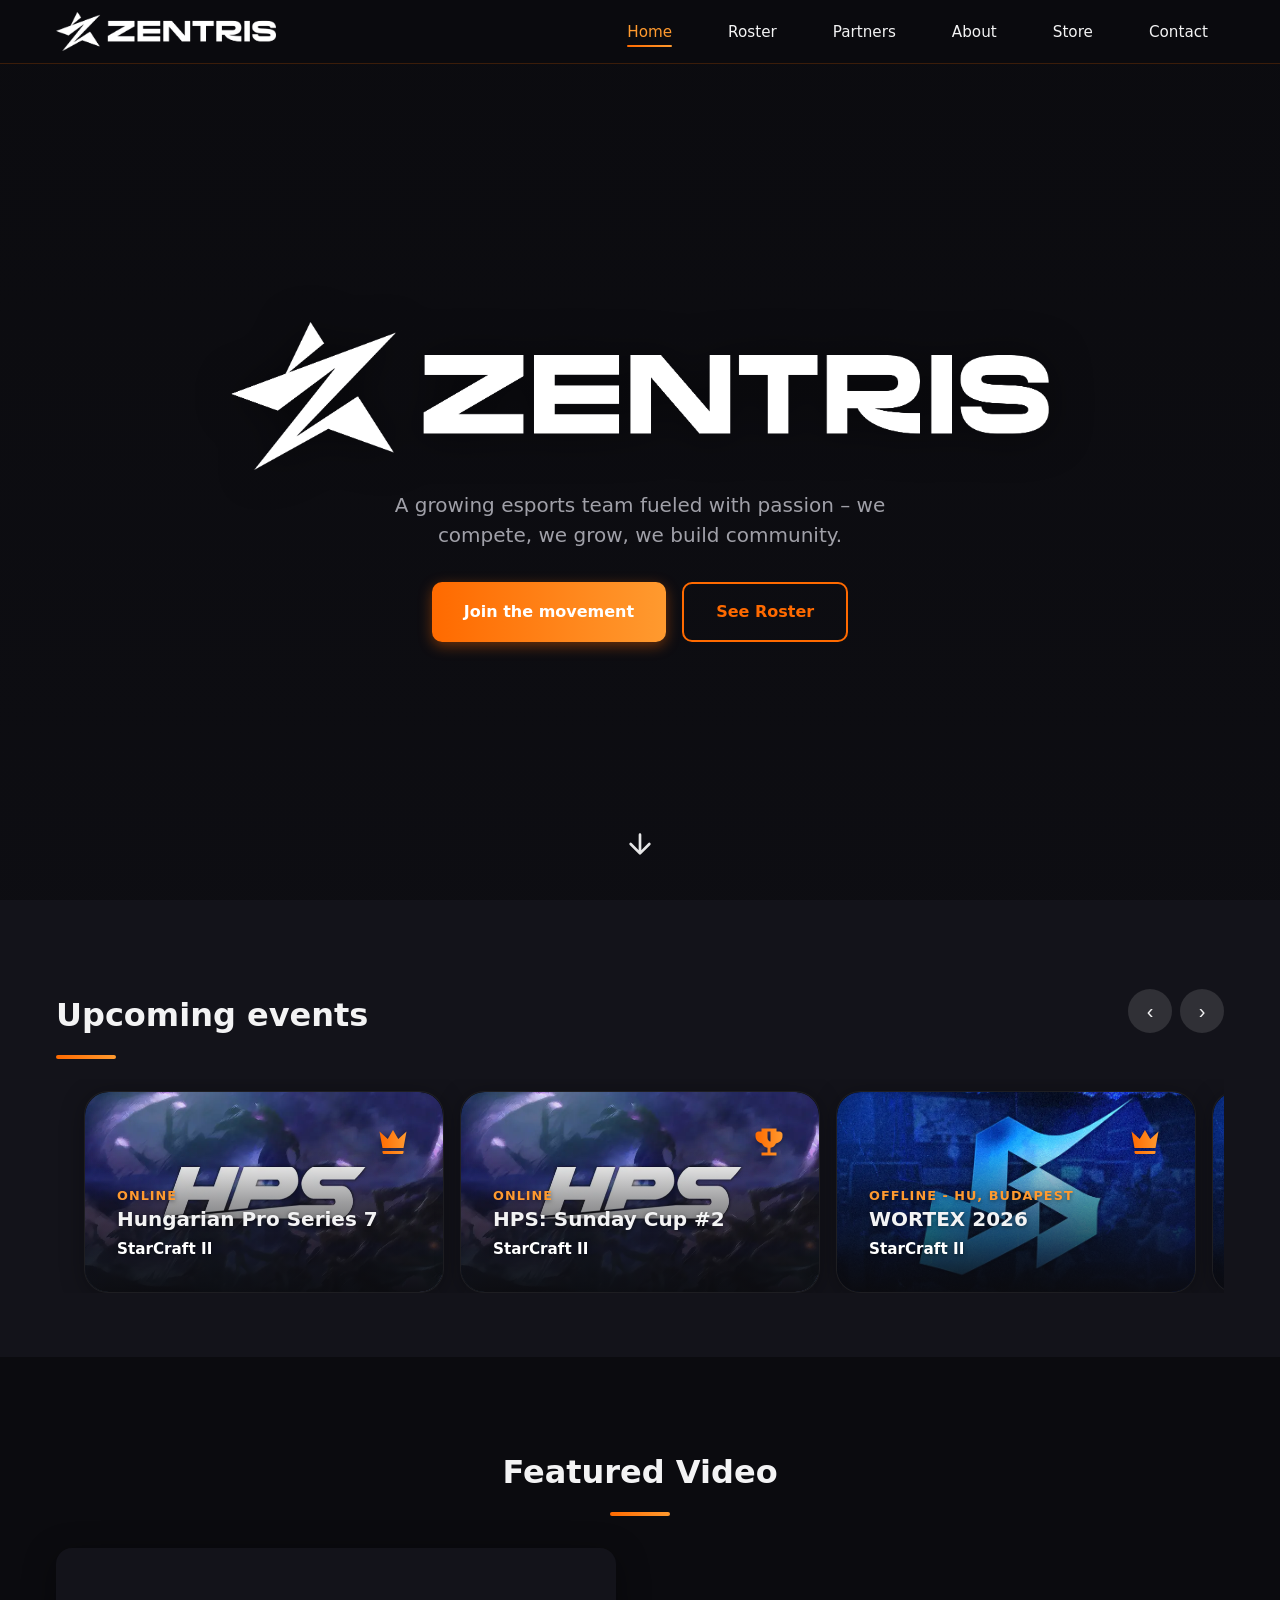
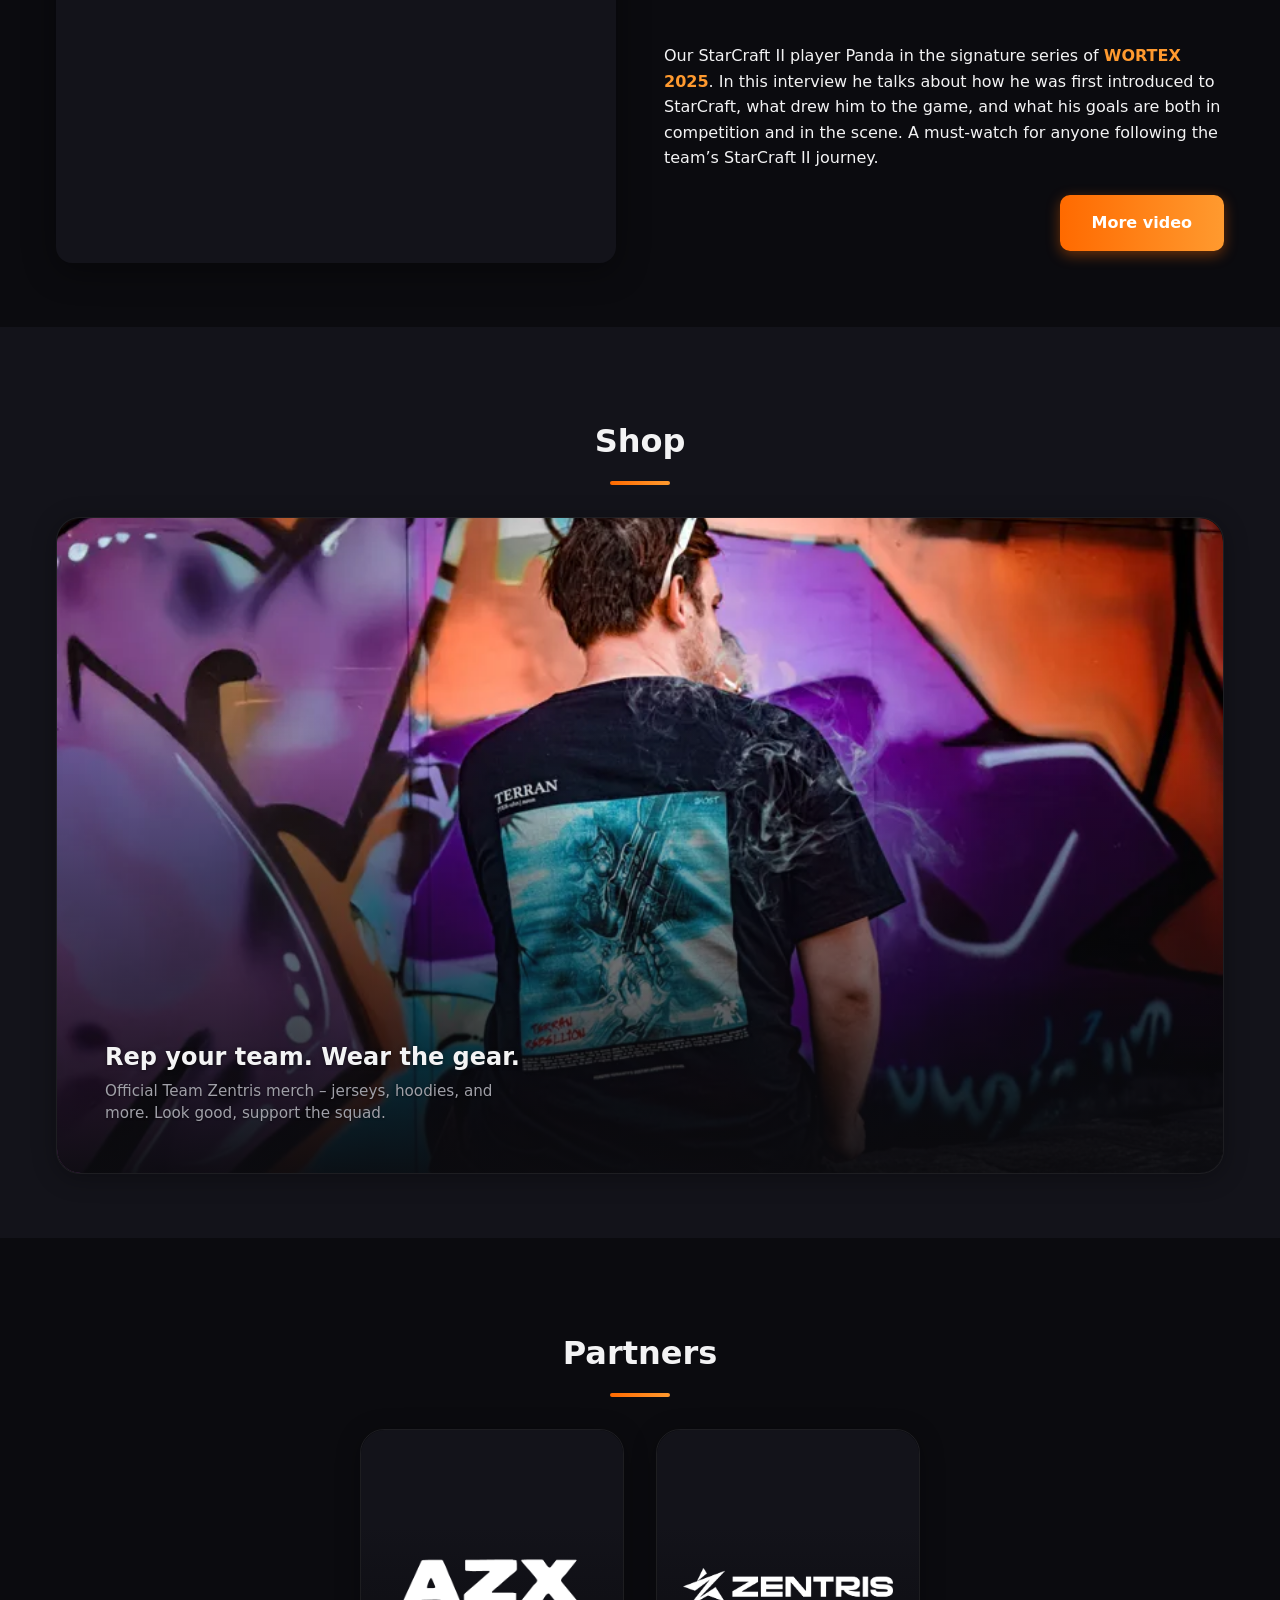
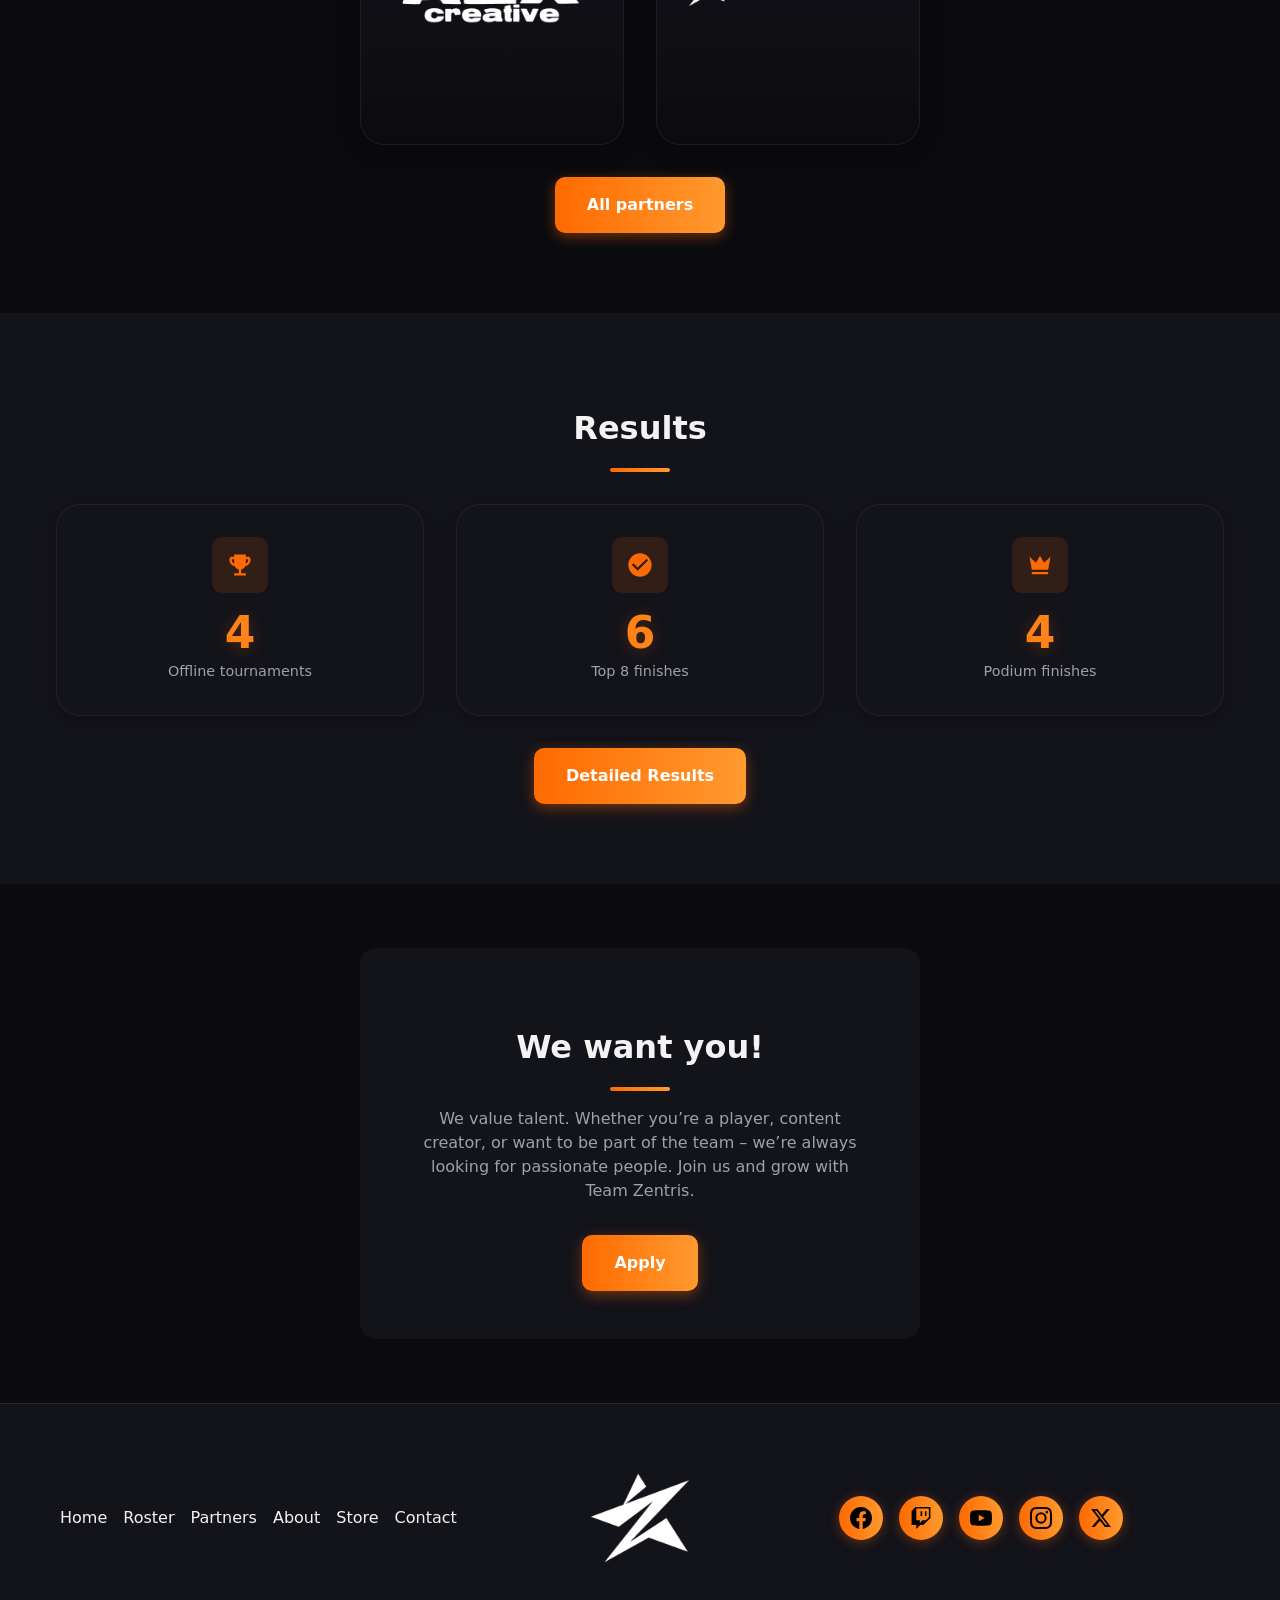
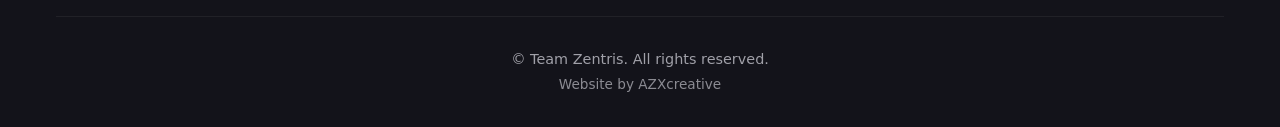
==== index.html @ 1dac59a5 "Add files via upload" ====
<!DOCTYPE html>
<html lang="en">
<head>
  <meta charset="UTF-8">
  <meta name="viewport" content="width=device-width, initial-scale=1.0">
  <title>Team Zentris | Esports</title>
  <meta name="description" content="Team Zentris – a growing esports team fueled with passion. We compete, we grow, we build community. StarCraft II, Hearthstone, fighting games.">
  <meta name="theme-color" content="#0b0b0f">
  <link rel="canonical" href="https://www.teamzentris.org/">
  <link rel="icon" type="image/png" sizes="32x32" href="assets/img/favicon/favicon-32x32.png">
  <link rel="icon" type="image/png" sizes="16x16" href="assets/img/favicon/favicon-16x16.png">
  <link rel="apple-touch-icon" sizes="48x48" href="assets/img/favicon/favicon-48x48.png">
  <meta property="og:type" content="website">
  <meta property="og:site_name" content="Team Zentris">
  <meta property="og:title" content="Team Zentris | Esports">
  <meta property="og:description" content="Team Zentris – a growing esports team fueled with passion. We compete, we grow, we build community.">
  <meta property="og:url" content="https://www.teamzentris.org/">
  <meta property="og:image" content="https://www.teamzentris.org/assets/teamzentris_banner.jpg">
  <meta property="og:image:alt" content="Team Zentris – esports team">
  <meta property="og:locale" content="en_US">
  <meta name="twitter:card" content="summary_large_image">
  <meta name="twitter:title" content="Team Zentris | Esports">
  <meta name="twitter:description" content="Team Zentris – a growing esports team fueled with passion. We compete, we grow, we build community.">
  <meta name="twitter:image" content="https://www.teamzentris.org/assets/teamzentris_banner.jpg">
  <link rel="stylesheet" href="assets/css/styles.css">
  <script type="application/ld+json">{"@context":"https://schema.org","@type":"Organization","@id":"https://www.teamzentris.org/#organization","name":"Team Zentris","url":"https://www.teamzentris.org","logo":"https://www.teamzentris.org/assets/img/team_zentris_logo.webp","description":"Esports organisation competing in StarCraft II, Hearthstone and fighting games.","sameAs":["https://twitch.tv/teamzentris","https://youtube.com/@teamzentris","https://facebook.com/teamzentris","https://instagram.com/teamzentris","https://x.com/teamzentris"]}</script>
  <script type="application/ld+json">{"@context":"https://schema.org","@type":"WebSite","@id":"https://www.teamzentris.org/#website","url":"https://www.teamzentris.org","name":"Team Zentris","publisher":{"@id":"https://www.teamzentris.org/#organization"}}</script>
</head>
<body>
  <svg aria-hidden="true" style="position:absolute;width:0;height:0;">
    <defs>
      <linearGradient id="eventCardIconGradient" x1="0%" y1="0%" x2="100%" y2="0%">
        <stop offset="0%" stop-color="#ff6a00"/>
        <stop offset="100%" stop-color="#ff9a2f"/>
      </linearGradient>
    </defs>
  </svg>
  <header class="site-header">
    <div class="container">
      <a href="index.html" class="site-logo" aria-label="Team Zentris – Home">
        <img src="assets/img/team_zentris_logo.webp" alt="Team Zentris logo" width="160" height="40">
      </a>
      <button type="button" class="menu-toggle" aria-label="Open menu" aria-expanded="false" aria-controls="main-nav">☰</button>
      <nav id="main-nav" class="main-nav" role="navigation">
        <ul>
          <li><a href="index.html" class="active">Home</a></li>
          <li><a href="roster.html">Roster</a></li>
          <li><a href="partners.html">Partners</a></li>
          <li><a href="about.html">About</a></li>
          <li><a href="https://www.letmicro.com/gallery/azx" target="_blank" rel="noopener">Store</a></li>
          <li><a href="contact.html">Contact</a></li>
        </ul>
      </nav>
    </div>
  </header>

  <main class="page-home">
    <!-- Hero -->
    <section class="hero">
      <video class="hero-video" autoplay muted loop playsinline aria-hidden="true">
        <source src="https://assets.mixkit.co/videos/43524/43524-720.mp4" type="video/mp4">
      </video>
      <div class="container">
        <h1 class="hero-logo">
          <img src="assets/img/team_zentris_logo.webp" alt="Team Zentris" width="640" height="160">
        </h1>
        <p class="tagline">A growing esports team fueled with passion – we compete, we grow, we build community.</p>
        <div class="cta-group">
          <a href="contact.html" class="btn btn-primary">Join the movement</a>
          <a href="roster.html" class="btn btn-secondary">See Roster</a>
        </div>
      </div>
      <a href="#upcoming-events" class="hero-scroll-down" aria-label="Scroll to content">
        <svg xmlns="http://www.w3.org/2000/svg" width="32" height="32" viewBox="0 0 24 24" fill="none" stroke="currentColor" stroke-width="2" stroke-linecap="round" stroke-linejoin="round" aria-hidden="true"><path d="M12 5v14M19 12l-7 7-7-7"/></svg>
      </a>
    </section>

    <!-- Upcoming events (cards, roster-style hover) -->
    <section class="section next-event upcoming-events" id="upcoming-events">
      <div class="container">
        <div class="upcoming-events-header">
          <h2 class="section-title">Upcoming events</h2>
          <div class="upcoming-events-arrows" aria-hidden="true">
            <button type="button" id="event-cards-prev" aria-label="Previous">‹</button>
            <button type="button" id="event-cards-next" aria-label="Next">›</button>
          </div>
        </div>
        <div class="event-cards-viewport" id="event-cards-viewport" aria-live="polite">
          <div class="event-cards-track" id="event-cards-track">
            <!-- Slides (2 cards each) injected by JS -->
          </div>
        </div>
      </div>
    </section>

    <!-- Featured Video -->
    <section class="section">
      <div class="container">
        <h2 class="section-title">Featured Video</h2>
        <div class="featured-video-grid">
          <div class="featured-video-player">
            <iframe src="https://www.youtube.com/embed/Gw4hVYNyW_g" title="Panda – WORTEX 2025 Signature Series" allow="accelerometer; autoplay; clipboard-write; encrypted-media; gyroscope; picture-in-picture; web-share" allowfullscreen></iframe>
          </div>
          <div class="featured-video-content">
            <p class="featured-video-description">Our StarCraft II player Panda in the signature series of <strong>WORTEX 2025</strong>. In this interview he talks about how he was first introduced to StarCraft, what drew him to the game, and what his goals are both in competition and in the scene. A must-watch for anyone following the team’s StarCraft II journey.</p>
            <p class="featured-video-more">
              <a href="https://youtube.com/@teamzentris" class="btn btn-primary" target="_blank" rel="noopener">More video</a>
            </p>
          </div>
        </div>
      </div>
    </section>

    <!-- Shop: one wide card (event-card style) -->
    <section class="section" style="background: var(--bg-panel);">
      <div class="container">
        <h2 class="section-title">Shop</h2>
        <a href="https://www.letmicro.com/gallery/azx" target="_blank" rel="noopener" class="shop-card">
          <div class="shop-card-bg">
            <img src="assets/img/store-team-zentris.webp" alt="Team Zentris official merchandise">
          </div>
          <div class="shop-card-overlay"></div>
          <div class="shop-card-body">
            <p class="shop-card-title">Rep your team. Wear the gear.</p>
            <p class="shop-card-desc">Official Team Zentris merch – jerseys, hoodies, and more. Look good, support the squad.</p>
          </div>
        </a>
      </div>
    </section>

    <!-- Partners preview (same as partners.html) -->
    <section class="section">
      <div class="container">
        <h2 class="section-title">Partners</h2>
        <div class="partner-grid partner-grid-preview">
          <article class="partner-card">
            <div class="partner-card-bg"></div>
            <div class="partner-card-logo-wrap">
              <img src="assets/img/partnerek-azx-creative-grafika.webp" alt="AZX Creative" class="partner-card-logo">
            </div>
            <div class="partner-card-overlay"></div>
            <div class="partner-card-body">
              <p class="partner-card-name">AZXcreative</p>
              <div class="partner-card-website">
                <a href="https://azxcreative.com" target="_blank" rel="noopener" aria-label="Website">
                  <svg xmlns="http://www.w3.org/2000/svg" width="20" height="20" viewBox="0 0 24 24" fill="none" stroke="currentColor" stroke-width="2" stroke-linecap="round" stroke-linejoin="round" aria-hidden="true"><path d="M18 13v6a2 2 0 0 1-2 2H5a2 2 0 0 1-2-2V8a2 2 0 0 1 2-2h6"/><polyline points="15 3 21 3 21 9"/><line x1="10" y1="14" x2="21" y2="3"/></svg>
                </a>
              </div>
            </div>
          </article>
          <article class="partner-card">
            <div class="partner-card-bg"></div>
            <div class="partner-card-logo-wrap">
              <img src="assets/img/team_zentris_logo.webp" alt="Team Zentris" class="partner-card-logo">
            </div>
            <div class="partner-card-overlay"></div>
            <div class="partner-card-body">
              <p class="partner-card-name">Be A Partner</p>
              <div class="partner-card-website">
                <a href="contact.html" aria-label="Contact">
                  <svg xmlns="http://www.w3.org/2000/svg" width="20" height="20" viewBox="0 0 24 24" fill="none" stroke="currentColor" stroke-width="2" stroke-linecap="round" stroke-linejoin="round" aria-hidden="true"><path d="M18 13v6a2 2 0 0 1-2 2H5a2 2 0 0 1-2-2V8a2 2 0 0 1 2-2h6"/><polyline points="15 3 21 3 21 9"/><line x1="10" y1="14" x2="21" y2="3"/></svg>
                </a>
              </div>
            </div>
          </article>
        </div>
        <p class="text-center mt-xl">
          <a href="partners.html" class="btn btn-primary">All partners</a>
        </p>
      </div>
    </section>

    <!-- Results teaser: count-up stats with orange gradient hover -->
    <section class="section results-section" id="results-section" style="background: var(--bg-panel);">
      <div class="container">
        <h2 class="section-title">Results</h2>
        <div class="results-teaser stats-grid">
          <div class="stat-card" data-count="4">
            <div class="icon-wrap">
              <svg xmlns="http://www.w3.org/2000/svg" viewBox="0 0 24 24" fill="currentColor" aria-hidden="true"><path d="M19 5h-2V3H7v2H5c-1.1 0-2 .9-2 2v1c0 2.55 1.92 4.63 4.39 4.94.63 1.5 1.98 2.63 3.61 2.96V19H7v2h10v-2h-4v-3.1c1.63-.33 2.98-1.46 3.61-2.96C19.08 12.63 21 10.55 21 8V7c0-1.1-.9-2-2-2zM5 8V7h2v3.82C5.84 10.4 5 9.3 5 8zm14 0c0 1.3-.84 2.4-2 2.82V7h2v1z"/></svg>
            </div>
            <span class="stat-card-value" aria-hidden="true">4</span>
            <span class="stat-card-label">Offline tournaments</span>
          </div>
          <div class="stat-card" data-count="6">
            <div class="icon-wrap">
              <svg xmlns="http://www.w3.org/2000/svg" viewBox="0 0 24 24" fill="currentColor" aria-hidden="true"><path d="M12 2C6.48 2 2 6.48 2 12s4.48 10 10 10 10-4.48 10-10S17.52 2 12 2zm-2 15l-5-5 1.41-1.41L10 14.17l7.59-7.59L19 8l-9 9z"/></svg>
            </div>
            <span class="stat-card-value" aria-hidden="true">6</span>
            <span class="stat-card-label">Top 8 finishes</span>
          </div>
          <div class="stat-card" data-count="4">
            <div class="icon-wrap">
              <svg xmlns="http://www.w3.org/2000/svg" viewBox="0 0 24 24" fill="currentColor" aria-hidden="true"><path d="M5 16L3 5l5.5 5L12 4l3.5 6L21 5l-2 11H5zm14 3c0 .55-.45 1-1 1H6c-.55 0-1-.45-1-1v-1h14v1z"/></svg>
            </div>
            <span class="stat-card-value" aria-hidden="true">4</span>
            <span class="stat-card-label">Podium finishes</span>
          </div>
        </div>
        <p class="text-center mt-xl">
          <a href="about.html#results" class="btn btn-primary">Detailed Results</a>
        </p>
      </div>
    </section>

    <!-- Join us CTA -->
    <section class="section">
      <div class="container">
        <div class="join-cta">
          <h2 class="section-title">We want you!</h2>
          <p>We value talent. Whether you’re a player, content creator, or want to be part of the team – we’re always looking for passionate people. Join us and grow with Team Zentris.</p>
          <a href="contact.html" class="btn btn-primary">Apply</a>
        </div>
      </div>
    </section>
  </main>

  <!-- Video Modal -->
  <div class="modal-overlay" id="video-modal" aria-hidden="true" aria-modal="false" role="dialog" aria-label="Watch video">
    <div class="modal-content">
      <button type="button" class="modal-close" id="modal-close" aria-label="Close">×</button>
      <div class="modal-video-placeholder">Video embed here</div>
    </div>
  </div>

  <footer class="site-footer">
    <div class="container">
      <div class="footer-grid">
        <div class="footer-nav">
          <ul>
            <li><a href="index.html">Home</a></li>
            <li><a href="roster.html">Roster</a></li>
            <li><a href="partners.html">Partners</a></li>
            <li><a href="about.html">About</a></li>
            <li><a href="https://www.letmicro.com/gallery/azx" target="_blank" rel="noopener">Store</a></li>
            <li><a href="contact.html">Contact</a></li>
          </ul>
        </div>
        <div class="footer-logo">
          <a href="index.html" class="footer-logo-link" aria-label="Team Zentris – Home">
            <img src="assets/img/zentris_logo_box.webp" alt="Team Zentris" width="120" height="120">
          </a>
        </div>
        <div class="footer-contact">
          <div class="contact-socials">
            <a href="https://facebook.com/teamzentris" target="_blank" rel="noopener" aria-label="Facebook"><img src="assets/icons/facebook.svg" alt="" width="22" height="22"></a>
            <a href="https://twitch.tv/teamzentris" target="_blank" rel="noopener" aria-label="Twitch"><img src="assets/icons/twitch.svg" alt="" width="22" height="22"></a>
            <a href="https://youtube.com/@teamzentris" target="_blank" rel="noopener" aria-label="YouTube"><img src="assets/icons/youtube.svg" alt="" width="22" height="22"></a>
            <a href="https://instagram.com/teamzentris" target="_blank" rel="noopener" aria-label="Instagram"><img src="assets/icons/instagram.svg" alt="" width="22" height="22"></a>
            <a href="https://x.com/teamzentris" target="_blank" rel="noopener" aria-label="X"><img src="assets/icons/x.svg" alt="" width="22" height="22"></a>
          </div>
        </div>
      </div>
      <div class="footer-bottom">
        <p>© Team Zentris. All rights reserved.</p>
        <p class="footer-credit">Website by <a href="https://azxcreative.com" target="_blank" rel="noopener">AZXcreative</a></p>
      </div>
    </div>
  </footer>

  <script src="assets/js/main.js"></script>
</body>
</html>
---- assets/css/styles.css ----
/* ============================================
   TEAM ZENTRIS - Esports Website
   Orange + Black theme, mobile-first
   ============================================ */

:root {
  /* Colors */
  --bg-dark: #0b0b0f;
  --bg-panel: #13131a;
  --bg-panel-hover: #1a1a24;
  --text-primary: #f3f3f4;
  --text-muted: #a0a0a8;
  --accent-orange: #ff6a00;
  --accent-orange-light: #ff9a2f;
  --gradient-orange: linear-gradient(90deg, #ff6a00, #ff9a2f);
  --gradient-dark: linear-gradient(180deg, rgba(11,11,15,0.95) 0%, rgba(11,11,15,0.7) 100%);
  --border-subtle: rgba(255,106,0,0.2);
  --shadow-soft: 0 4px 20px rgba(0,0,0,0.3);
  --shadow-card: 0 8px 32px rgba(0,0,0,0.4);

  /* Spacing scale */
  --space-xs: 0.25rem;
  --space-sm: 0.5rem;
  --space-md: 1rem;
  --space-lg: 1.5rem;
  --space-xl: 2rem;
  --space-2xl: 3rem;
  --space-3xl: 4rem;

  /* Layout */
  --container-max: 1200px;
  --header-height: 64px;
  --radius-sm: 6px;
  --radius-md: 10px;
  --radius-lg: 16px;
  --radius-xl: 24px;
  --transition-fast: 0.2s ease;
  --transition-smooth: 0.35s ease;
}

/* Reset & base */
*, *::before, *::after { box-sizing: border-box; }
html {
  scroll-behavior: smooth;
  overflow-x: hidden;
}
body {
  margin: 0;
  padding-top: var(--header-height);
  font-family: system-ui, -apple-system, 'Segoe UI', Roboto, sans-serif;
  background: var(--bg-dark);
  color: var(--text-primary);
  line-height: 1.5;
  min-height: 100vh;
  display: flex;
  flex-direction: column;
  overflow-x: hidden;
}
img { max-width: 100%; height: auto; display: block; }
a {
  color: var(--accent-orange);
  text-decoration: none;
  transition: color var(--transition-fast);
  -webkit-tap-highlight-color: rgba(255, 106, 0, 0.2);
}
button, .btn, [role="button"] {
  -webkit-tap-highlight-color: rgba(255, 106, 0, 0.2);
}
a:hover { color: var(--accent-orange-light); }
ul { list-style: none; margin: 0; padding: 0; }

/* Container */
.container {
  width: 100%;
  max-width: var(--container-max);
  margin-left: auto;
  margin-right: auto;
  padding-left: var(--space-md);
  padding-right: var(--space-md);
}
@media (max-width: 480px) {
  .container {
    padding-left: var(--space-lg);
    padding-right: var(--space-lg);
  }
}

/* ========== HEADER ========== */
.site-header {
  position: fixed;
  top: 0;
  left: 0;
  right: 0;
  z-index: 100;
  background: rgba(11,11,15,0.92);
  backdrop-filter: blur(10px);
  border-bottom: 1px solid var(--border-subtle);
  height: var(--header-height);
}
.site-header .container {
  display: flex;
  align-items: center;
  justify-content: space-between;
  height: 100%;
}
.site-logo {
  display: flex;
  align-items: center;
  gap: var(--space-sm);
}
.site-logo img {
  height: 40px;
  width: auto;
  object-fit: contain;
}
.main-nav ul {
  display: flex;
  align-items: center;
  gap: var(--space-lg);
}
.main-nav a {
  color: var(--text-primary);
  font-weight: 500;
  font-size: 0.95rem;
  padding: var(--space-sm) var(--space-md);
  padding-bottom: 6px;
  border-radius: var(--radius-sm);
  position: relative;
  text-decoration: none;
}
.main-nav a::after {
  content: '';
  position: absolute;
  left: var(--space-md);
  right: var(--space-md);
  bottom: 0;
  height: 2px;
  background: var(--gradient-orange);
  transform: scaleX(0);
  transform-origin: center;
  transition: transform var(--transition-fast);
  border-radius: 1px;
}
.main-nav a:hover {
  color: var(--accent-orange-light);
}
.main-nav a:hover::after {
  transform: scaleX(1);
}
.main-nav a.active {
  color: var(--accent-orange-light);
}
.main-nav a.active::after {
  transform: scaleX(1);
}

/* Hamburger (mobile) */
.menu-toggle {
  display: none;
  background: none;
  border: none;
  color: var(--text-primary);
  padding: var(--space-md);
  min-width: 44px;
  min-height: 44px;
  cursor: pointer;
  font-size: 1.5rem;
  line-height: 1;
  border-radius: var(--radius-sm);
  transition: background var(--transition-fast);
  align-items: center;
  justify-content: center;
}
.menu-toggle:hover { background: var(--bg-panel); }
.menu-toggle:focus-visible { outline: 2px solid var(--accent-orange); outline-offset: 2px; }
.menu-toggle[aria-expanded="true"] { color: var(--accent-orange); }

@media (max-width: 768px) {
  .menu-toggle { display: flex; align-items: center; justify-content: center; }
  .main-nav {
    position: absolute;
    top: var(--header-height);
    left: 0;
    right: 0;
    background: var(--bg-panel);
    border-bottom: 1px solid var(--border-subtle);
    max-height: 0;
    overflow: hidden;
    transition: max-height var(--transition-smooth);
  }
  .main-nav.is-open { max-height: 320px; }
  .main-nav ul {
    flex-direction: column;
    padding: var(--space-md);
    gap: 0;
  }
  .main-nav a {
    display: block;
    padding: var(--space-md);
    padding-bottom: 12px;
    border-radius: var(--radius-md);
  }
  .main-nav a::after {
    left: var(--space-md);
    right: var(--space-md);
  }
}

/* ========== BUTTONS ========== */
.btn {
  display: inline-flex;
  align-items: center;
  justify-content: center;
  gap: var(--space-sm);
  padding: var(--space-md) var(--space-xl);
  font-size: 1rem;
  font-weight: 600;
  border: none;
  border-radius: var(--radius-md);
  cursor: pointer;
  transition: transform var(--transition-fast), box-shadow var(--transition-fast), opacity var(--transition-fast);
}
@media (max-width: 480px) {
  .btn { min-height: 48px; padding: var(--space-md) var(--space-lg); }
}
.btn:focus-visible { outline: 2px solid var(--accent-orange-light); outline-offset: 2px; }
.btn-primary {
  background: var(--gradient-orange);
  color: #fff;
  box-shadow: 0 4px 14px rgba(255,106,0,0.4);
}
.btn-primary:hover {
  color: #fff;
  transform: translateY(-2px);
  box-shadow: 0 6px 20px rgba(255,106,0,0.5);
}
.btn-secondary {
  background: transparent;
  color: var(--accent-orange);
  border: 2px solid var(--accent-orange);
}
.btn-secondary:hover {
  background: rgba(255,106,0,0.15);
  transform: translateY(-2px);
}
.btn-ghost {
  background: var(--bg-panel);
  color: var(--text-primary);
}
.btn-ghost:hover { background: var(--bg-panel-hover); }

/* ========== PAGE HEADER (full-width image + title) ========== */
.page-header {
  position: relative;
  width: 100%;
  min-height: 280px;
  display: flex;
  align-items: center;
  justify-content: center;
  background: var(--bg-panel) var(--gradient-dark);
  background-size: cover;
  background-position: center;
  overflow: hidden;
}
/* Blur overlay on all page headers */
.page-header::before {
  content: '';
  position: absolute;
  inset: 0;
  z-index: 0;
  backdrop-filter: blur(6px);
  -webkit-backdrop-filter: blur(6px);
  pointer-events: none;
}
.page-header::after {
  content: '';
  position: absolute;
  inset: 0;
  /* Blend banner into page background – no hard edge at bottom */
  background: linear-gradient(
    180deg,
    rgba(11,11,15,0.35) 0%,
    rgba(11,11,15,0.6) 40%,
    rgba(11,11,15,0.88) 75%,
    var(--bg-dark) 100%
  );
  z-index: 0;
}
/* Noise overlay on header (e.g. About page) – blur + noise */
.page-header-blur-noise::before {
  content: '';
  position: absolute;
  inset: 0;
  z-index: 0;
  backdrop-filter: blur(6px);
  -webkit-backdrop-filter: blur(6px);
  background-image: url("data:image/svg+xml,%3Csvg xmlns='http://www.w3.org/2000/svg' width='200' height='200'%3E%3Cfilter id='n'%3E%3CfeTurbulence type='fractalNoise' baseFrequency='0.85' numOctaves='4' result='f'/%3E%3CfeColorMatrix in='f' type='saturate' values='0'/%3E%3C/filter%3E%3Crect width='100%25' height='100%25' fill='%23000' filter='url(%23n)' opacity='0.06'/%3E%3C/svg%3E");
  background-size: 200px 200px;
  pointer-events: none;
}
/* Keep all banner content above the gradient (h1 and .page-header-inner) */
.page-header > * {
  position: relative;
  z-index: 1;
}
.page-header-inner {
  position: relative;
  z-index: 1;
  display: flex;
  flex-direction: column;
  align-items: center;
  text-align: center;
  gap: var(--space-md);
  padding: var(--space-xl) var(--space-md);
}
.page-header h1 {
  margin: 0;
  font-size: clamp(2rem, 5vw, 3.5rem);
  font-weight: 800;
  letter-spacing: 0.05em;
  text-transform: uppercase;
  text-shadow: 0 2px 20px rgba(0,0,0,0.5);
}
@media (max-width: 480px) {
  .page-header { min-height: 220px; }
  .page-header h1 { font-size: 1.75rem; }
}

/* ========== HERO (Home) ========== */
.hero {
  position: relative;
  min-height: 70vh;
  display: flex;
  align-items: center;
  justify-content: center;
  text-align: center;
  background: var(--bg-panel);
  padding: var(--space-3xl) var(--space-md);
  overflow: hidden;
}
.hero-video {
  position: absolute;
  inset: 0;
  width: 100%;
  height: 100%;
  object-fit: cover;
  z-index: 0;
}
.hero:not(:has(.hero-video)) {
  background-image: var(--gradient-dark), url('https://images.unsplash.com/photo-1542751371-adc38448a05e?w=1920&h=1080&fit=crop');
  background-size: cover;
  background-position: center;
}

/* Home page: every section at least 1 viewport height */
.page-home .hero {
  min-height: calc(100vh - var(--header-height));
}
.page-home .section .container {
  width: 100%;
}
.hero::after {
  content: '';
  position: absolute;
  inset: 0;
  z-index: 1;
  background: var(--gradient-dark);
  pointer-events: none;
}
.hero .container { position: relative; z-index: 2; }
.hero h1 {
  margin: 0 0 var(--space-md);
  font-size: clamp(2.5rem, 8vw, 4.5rem);
  font-weight: 800;
  letter-spacing: 0.08em;
  text-transform: uppercase;
  text-shadow: 0 2px 30px rgba(0,0,0,0.6);
}
.hero .hero-logo {
  font-size: inherit;
  font-weight: inherit;
  letter-spacing: normal;
  text-transform: none;
}
.hero .hero-logo img {
  width: auto;
  max-width: 70%;
  height: auto;
  display: block;
  margin: 0 auto;
  filter: drop-shadow(0 2px 20px rgba(0,0,0,0.5));
}
.hero .tagline {
  font-size: clamp(1rem, 2.5vw, 1.25rem);
  color: var(--text-muted);
  margin-bottom: var(--space-xl);
  max-width: 500px;
  margin-left: auto;
  margin-right: auto;
}
.hero .cta-group {
  display: flex;
  flex-wrap: wrap;
  gap: var(--space-md);
  justify-content: center;
}
.hero-scroll-down {
  position: absolute;
  bottom: var(--space-xl);
  left: 50%;
  transform: translateX(-50%);
  z-index: 2;
  display: flex;
  align-items: center;
  justify-content: center;
  width: 48px;
  height: 48px;
  color: rgba(255,255,255,0.9);
  text-decoration: none;
  border-radius: 50%;
  transition: color var(--transition-fast), transform var(--transition-fast);
  animation: hero-scroll-bounce 2s ease-in-out infinite;
}
.hero-scroll-down:hover {
  color: var(--accent-orange-light);
}
.hero-scroll-down svg {
  display: block;
}
@keyframes hero-scroll-bounce {
  0%, 100% { transform: translateX(-50%) translateY(0); }
  50% { transform: translateX(-50%) translateY(8px); }
}
@media (max-width: 480px) {
  .hero { padding: var(--space-2xl) var(--space-md); min-height: calc(100vh - var(--header-height)); }
  .hero h1:not(.hero-logo) { font-size: 2.25rem; }
  .hero .hero-logo img { max-width: 70%; }
  .hero .tagline { font-size: 0.95rem; }
  .hero .cta-group { flex-direction: column; width: 100%; max-width: 280px; margin: 0 auto; }
  .hero .cta-group .btn { width: 100%; min-height: 48px; }
}

/* ========== SECTIONS ========== */
.section {
  padding: var(--space-3xl) 0;
}
@media (max-width: 600px) {
  .section { padding: var(--space-2xl) 0; }
}
.section-title {
  font-size: clamp(1.5rem, 3vw, 2rem);
  font-weight: 700;
  margin-bottom: var(--space-xl);
  text-align: center;
}
@media (max-width: 480px) {
  .section-title { font-size: 1.35rem; margin-bottom: var(--space-lg); }
}
.section-title::after {
  content: '';
  display: block;
  width: 60px;
  height: 4px;
  background: var(--gradient-orange);
  margin: var(--space-md) auto 0;
  border-radius: 2px;
}

/* ========== UPCOMING EVENTS (cards, roster-style hover) ========== */
.next-event.upcoming-events {
  background: var(--bg-panel);
}
.upcoming-events-header {
  display: flex;
  align-items: center;
  justify-content: space-between;
  gap: var(--space-md);
  margin-bottom: var(--space-xl);
  flex-wrap: wrap;
}
.upcoming-events-header .section-title {
  margin-bottom: 0;
}
.upcoming-events-header .section-title::after {
  margin-top: var(--space-md);
  margin-left: 0;
  margin-right: auto;
}
.upcoming-events-arrows {
  display: flex;
  gap: var(--space-sm);
  align-items: center;
}
.upcoming-events-arrows button {
  width: 44px;
  height: 44px;
  min-width: 44px;
  min-height: 44px;
  border-radius: 50%;
  border: none;
  background: rgba(255,255,255,0.12);
  color: var(--text-primary);
  cursor: pointer;
  font-size: 1.25rem;
  line-height: 1;
  transition: transform var(--transition-fast), background var(--transition-fast), color var(--transition-fast);
}
.upcoming-events-arrows button:hover {
  background: rgba(255,106,0,0.9);
  color: #fff;
  transform: scale(1.1);
}
.upcoming-events-arrows button:focus-visible {
  outline: 2px solid var(--accent-orange);
  outline-offset: 2px;
}

/* Viewport: 1 mobile, 2 not-wide desktop, 3 widest desktop */
.event-cards-viewport {
  --event-cards-visible: 1;
  overflow-x: hidden;
  overflow-y: visible;
  width: 100%;
  cursor: grab;
  user-select: none;
  padding-top: 12px;
  padding-left: 20px;
  padding-right: 20px;
  margin-top: -12px;
  box-sizing: border-box;
}
@media (min-width: 640px) {
  .event-cards-viewport { --event-cards-visible: 2; }
}
@media (min-width: 1200px) {
  .event-cards-viewport { --event-cards-visible: 3; }
}
.event-cards-track {
  display: flex;
  transition: transform var(--transition-smooth);
  width: calc(100% * var(--event-cards-count, 5) / var(--event-cards-visible));
}
.event-cards-slide {
  flex: 0 0 calc(100% / var(--event-cards-count, 5));
  min-width: calc(100% / var(--event-cards-count, 5));
  display: flex;
  justify-content: center;
  align-items: stretch;
  padding: 0 var(--space-sm);
  box-sizing: border-box;
}
.event-cards-slide .event-card {
  width: 100%;
  max-width: 100%;
}
@media (max-width: 768px) {
  .event-cards-viewport { padding-left: 16px; padding-right: 16px; }
  .event-cards-slide { padding: 0 var(--space-xs); }
}
@media (max-width: 480px) {
  .event-cards-viewport { padding-left: 12px; padding-right: 12px; }
}

/* Event card: wide narrow card, picture background + gradient overlay + text */
.event-card {
  position: relative;
  aspect-ratio: 16 / 9;
  min-height: 140px;
  border-radius: var(--radius-xl);
  overflow: hidden;
  border: 1px solid rgba(255,255,255,0.08);
  box-shadow: 0 4px 24px rgba(0,0,0,0.3);
  background: var(--bg-dark);
  transition: transform 0.4s cubic-bezier(0.25, 0.46, 0.45, 0.94), box-shadow 0.4s ease, border-color 0.3s ease;
  transform-origin: center center;
}
.event-card:hover {
  transform: translateY(-8px) scale(1.02);
  box-shadow: 0 16px 48px rgba(0,0,0,0.4), 0 0 0 1px rgba(255,106,0,0.2);
  border-color: rgba(255,106,0,0.25);
}
.event-card-bg {
  position: absolute;
  inset: 0;
  border-radius: inherit;
  overflow: hidden;
  background: var(--bg-dark);
}
.event-card-bg img {
  width: 100%;
  height: 100%;
  object-fit: cover;
  transition: transform 0.5s cubic-bezier(0.25, 0.46, 0.45, 0.94);
}
.event-card:hover .event-card-bg img {
  transform: scale(1.08);
}
.event-card-overlay {
  position: absolute;
  inset: 0;
  border-radius: inherit;
  background: linear-gradient(to top, rgba(11,11,15,0.95) 0%, rgba(11,11,15,0.4) 45%, transparent 70%);
  pointer-events: none;
}
.event-card-body {
  position: absolute;
  bottom: 0;
  left: 0;
  right: 0;
  padding: var(--space-xl);
  z-index: 2;
  text-align: left;
}
.event-card-status {
  font-size: 0.8rem;
  font-weight: 700;
  text-transform: uppercase;
  letter-spacing: 0.08em;
  color: var(--accent-orange-light);
  margin-bottom: var(--space-sm);
  text-shadow: 0 1px 4px rgba(0,0,0,0.5);
}
.event-card-title {
  font-size: 1.25rem;
  font-weight: 800;
  color: var(--text-primary);
  margin: 0 0 var(--space-sm);
  line-height: 1.25;
  text-shadow: 0 1px 4px rgba(0,0,0,0.5);
}
.event-card-game {
  font-size: 0.95rem;
  font-weight: 700;
  color: #fff;
  margin: 0;
  line-height: 1.3;
  text-shadow: 0 1px 4px rgba(0,0,0,0.5);
}
.event-card-participants {
  font-size: 0.95rem;
  color: var(--text-primary);
  margin: 0;
  line-height: 1.5;
  text-shadow: 0 1px 2px rgba(0,0,0,0.5);
}
.event-card-participants span {
  display: block;
}
.event-card-icon {
  position: absolute;
  top: var(--space-xl);
  right: var(--space-xl);
  width: 36px;
  height: 36px;
  color: rgba(255,255,255,0.9);
  z-index: 2;
  filter: drop-shadow(0 1px 3px rgba(0,0,0,0.5));
}
.event-card-icon svg {
  width: 100%;
  height: 100%;
}

/* Featured Video: video left, description + button right */
.featured-video-grid {
  display: grid;
  grid-template-columns: 1fr 1fr;
  gap: var(--space-2xl);
  align-items: center;
  margin-top: var(--space-xl);
}
.featured-video-player {
  position: relative;
  width: 100%;
  padding-bottom: 56.25%;
  height: 0;
  overflow: hidden;
  border-radius: var(--radius-lg);
  box-shadow: var(--shadow-card);
  background: var(--bg-panel);
}
.featured-video-player iframe {
  position: absolute;
  top: 0;
  left: 0;
  width: 100%;
  height: 100%;
  border: none;
  border-radius: inherit;
}
.featured-video-content {
  display: flex;
  flex-direction: column;
  gap: var(--space-lg);
  padding-top: 15%;
}
.featured-video-description {
  color: var(--text-primary);
  line-height: 1.6;
  margin: 0;
}
.featured-video-description strong {
  color: var(--accent-orange-light);
}
.featured-video-more {
  margin: 0;
  text-align: right;
}
@media (max-width: 768px) {
  .featured-video-grid {
    grid-template-columns: 1fr;
    gap: var(--space-xl);
  }
  .featured-video-player { order: 1; }
  .featured-video-content { order: 2; padding-top: 0; }
}

/* Shop: one wide card (event-card design) */
.shop-card {
  display: block;
  position: relative;
  aspect-ratio: 16 / 9;
  min-height: 200px;
  border-radius: var(--radius-xl);
  overflow: hidden;
  border: 1px solid rgba(255,255,255,0.08);
  box-shadow: 0 4px 24px rgba(0,0,0,0.3);
  background: var(--bg-dark);
  transition: transform 0.4s cubic-bezier(0.25, 0.46, 0.45, 0.94), box-shadow 0.4s ease, border-color 0.3s ease;
  transform-origin: center center;
  text-decoration: none;
  color: inherit;
}
.shop-card:hover {
  transform: translateY(-8px) scale(1.02);
  box-shadow: 0 16px 48px rgba(0,0,0,0.4), 0 0 0 1px rgba(255,106,0,0.2);
  border-color: rgba(255,106,0,0.25);
  color: inherit;
}
.shop-card-bg {
  position: absolute;
  inset: 0;
  border-radius: inherit;
  overflow: hidden;
  background: var(--bg-dark);
}
.shop-card-bg img {
  width: 100%;
  height: 100%;
  object-fit: cover;
  transition: transform 0.5s cubic-bezier(0.25, 0.46, 0.45, 0.94);
}
.shop-card:hover .shop-card-bg img {
  transform: scale(1.08);
}
.shop-card-overlay {
  position: absolute;
  inset: 0;
  border-radius: inherit;
  background: linear-gradient(to top, rgba(11,11,15,0.95) 0%, rgba(11,11,15,0.4) 45%, transparent 70%);
  pointer-events: none;
}
.shop-card-body {
  position: absolute;
  bottom: 0;
  left: 0;
  right: 0;
  padding: var(--space-2xl);
  z-index: 2;
  text-align: left;
}
.shop-card-title {
  font-size: 1.5rem;
  font-weight: 800;
  color: var(--text-primary);
  margin: 0 0 var(--space-sm);
  line-height: 1.25;
  text-shadow: 0 1px 4px rgba(0,0,0,0.5);
}
.shop-card-desc {
  font-size: 0.95rem;
  color: var(--text-muted);
  margin: 0;
  line-height: 1.5;
  max-width: 420px;
  text-shadow: 0 1px 2px rgba(0,0,0,0.5);
}

/* Partners single image block */
.partners-single {
  max-width: 800px;
  margin: 0 auto;
  border-radius: var(--radius-lg);
  overflow: hidden;
  box-shadow: var(--shadow-soft);
}
.partners-single img {
  width: 100%;
  height: auto;
  display: block;
  object-fit: contain;
  background: var(--bg-panel);
}

/* Join us CTA (replaces newsletter) */
.join-cta {
  background: var(--bg-panel);
  border-radius: var(--radius-lg);
  padding: var(--space-2xl);
  text-align: center;
  max-width: 560px;
  margin: 0 auto;
}
.join-cta .section-title { margin-bottom: var(--space-md); }
.join-cta p { color: var(--text-muted); margin-bottom: var(--space-xl); }
@media (max-width: 480px) {
  .join-cta { padding: var(--space-xl); }
  .join-cta .btn { width: 100%; min-height: 48px; }
}

/* ========== VIDEO CARD ========== */
.video-card-wrap {
  max-width: 700px;
  margin: 0 auto;
  border-radius: var(--radius-lg);
  overflow: hidden;
  box-shadow: var(--shadow-card);
  cursor: pointer;
  position: relative;
  aspect-ratio: 16/9;
  background: var(--bg-panel);
}
@media (max-width: 600px) {
  .video-card-wrap { border-radius: var(--radius-md); }
  .video-play-btn { width: 64px; height: 64px; font-size: 1.5rem; }
}
.video-card-wrap img {
  width: 100%;
  height: 100%;
  object-fit: cover;
}
.video-card-wrap::after {
  content: '';
  position: absolute;
  inset: 0;
  background: rgba(0,0,0,0.4);
  transition: background var(--transition-smooth);
}
.video-card-wrap:hover::after { background: rgba(0,0,0,0.2); }
.video-play-btn {
  position: absolute;
  top: 50%;
  left: 50%;
  transform: translate(-50%, -50%);
  z-index: 2;
  width: 80px;
  height: 80px;
  border-radius: 50%;
  background: var(--gradient-orange);
  border: none;
  color: #fff;
  font-size: 2rem;
  display: flex;
  align-items: center;
  justify-content: center;
  box-shadow: 0 4px 24px rgba(255,106,0,0.5);
  transition: transform var(--transition-smooth), box-shadow var(--transition-smooth);
}
.video-card-wrap:hover .video-play-btn {
  transform: translate(-50%, -50%) scale(1.1);
  box-shadow: 0 6px 32px rgba(255,106,0,0.6);
}
.video-play-btn:focus-visible { outline: 2px solid #fff; outline-offset: 2px; }

/* ========== MODAL ========== */
.modal-overlay {
  position: fixed;
  inset: 0;
  background: rgba(0,0,0,0.85);
  z-index: 200;
  display: flex;
  align-items: center;
  justify-content: center;
  padding: var(--space-md);
  opacity: 0;
  visibility: hidden;
  transition: opacity var(--transition-smooth), visibility var(--transition-smooth);
}
.modal-overlay.is-open {
  opacity: 1;
  visibility: visible;
}
.modal-content {
  position: relative;
  width: 100%;
  max-width: 900px;
  background: var(--bg-panel);
  border-radius: var(--radius-lg);
  overflow: hidden;
  box-shadow: var(--shadow-card);
  transform: scale(0.95);
  transition: transform var(--transition-smooth);
}
.modal-overlay.is-open .modal-content { transform: scale(1); }
.modal-close {
  position: absolute;
  top: var(--space-md);
  right: var(--space-md);
  z-index: 3;
  width: 44px;
  height: 44px;
  border-radius: 50%;
  border: none;
  background: rgba(0,0,0,0.6);
  color: #fff;
  font-size: 1.5rem;
  cursor: pointer;
  transition: background var(--transition-fast);
}
.modal-close:hover { background: var(--accent-orange); }
.modal-close:focus-visible { outline: 2px solid #fff; outline-offset: 2px; }
.modal-video-placeholder {
  aspect-ratio: 16/9;
  background: var(--bg-dark);
  display: flex;
  align-items: center;
  justify-content: center;
  color: var(--text-muted);
  font-size: 1.1rem;
}
@media (max-width: 600px) {
  .modal-overlay { padding: var(--space-sm); align-items: flex-end; }
  .modal-content { max-height: 90vh; overflow-y: auto; border-radius: var(--radius-lg) var(--radius-lg) 0 0; }
  .modal-close { top: var(--space-sm); right: var(--space-sm); width: 40px; height: 40px; min-width: 40px; min-height: 40px; font-size: 1.25rem; }
}

/* ========== PRODUCT CARDS (grid) ========== */
.product-grid,
.shop-grid {
  display: grid;
  grid-template-columns: repeat(auto-fill, minmax(min(100%, 260px), 1fr));
  gap: var(--space-xl);
}
@media (max-width: 640px) {
  .product-grid,
  .shop-grid { grid-template-columns: 1fr; }
}
@media (max-width: 480px) {
  .product-grid,
  .shop-grid { gap: var(--space-lg); }
}
.product-card {
  background: var(--bg-panel);
  border-radius: var(--radius-lg);
  overflow: hidden;
  box-shadow: var(--shadow-soft);
  transition: transform var(--transition-smooth), box-shadow var(--transition-smooth);
  display: flex;
  flex-direction: column;
}
.product-card:hover {
  transform: translateY(-4px);
  box-shadow: var(--shadow-card);
}
.product-card a { color: inherit; }
.product-card-image {
  aspect-ratio: 1;
  background: var(--bg-dark);
  overflow: hidden;
}
.product-card-image img {
  width: 100%;
  height: 100%;
  object-fit: cover;
}
.product-card-body {
  padding: var(--space-lg);
  flex: 1;
  display: flex;
  flex-direction: column;
}
.product-card-title { font-weight: 700; margin-bottom: var(--space-xs); }
.product-card-price { color: var(--accent-orange); font-weight: 600; margin-top: auto; padding-top: var(--space-md); }
.product-card .btn { margin-top: var(--space-md); width: 100%; }

/* ========== PARTNERS LOGO STRIP ========== */
.partners-strip {
  display: flex;
  flex-wrap: wrap;
  align-items: center;
  justify-content: center;
  gap: var(--space-2xl);
  padding: var(--space-xl) 0;
}
.partners-strip img {
  height: 48px;
  width: auto;
  max-width: 120px;
  object-fit: contain;
  filter: grayscale(0.4);
  opacity: 0.9;
  transition: filter var(--transition-fast), opacity var(--transition-fast);
}
.partners-strip img:hover { filter: grayscale(0); opacity: 1; }
.partners-strip .btn { margin-top: var(--space-lg); }

/* Partners page: tier sections */
.partner-tier { margin-bottom: var(--space-3xl); }
.partner-tier h3 {
  font-size: 1.25rem;
  margin-bottom: var(--space-xl);
  padding-bottom: var(--space-sm);
  border-bottom: 2px solid var(--accent-orange);
}
.partner-cards {
  display: grid;
  grid-template-columns: repeat(auto-fill, minmax(min(100%, 280px), 1fr));
  gap: var(--space-xl);
}
@media (max-width: 480px) {
  .partner-cards { gap: var(--space-lg); }
}

/* Partner grid: 4 cards, same layout as roster */
.partner-looking-text {
  color: var(--text-muted);
  max-width: 52ch;
  margin: var(--space-xl) auto 0;
  font-size: 1rem;
  line-height: 1.6;
  text-align: center;
}
.partner-looking-text a { color: var(--accent-orange); font-weight: 500; }
.partner-looking-text a:hover { color: var(--accent-orange-light); }

.partner-grid {
  display: grid;
  grid-template-columns: repeat(4, 1fr);
  gap: var(--space-xl);
  margin-top: 0;
}
@media (max-width: 900px) {
  .partner-grid { grid-template-columns: repeat(2, 1fr); }
}
@media (max-width: 640px) {
  .partner-grid { grid-template-columns: 1fr; }
}
@media (max-width: 480px) {
  .partner-grid { gap: var(--space-lg); }
}

/* Partners preview (index): only 2 cards, centered in section */
.partner-grid-preview {
  max-width: 560px;
  margin-left: auto;
  margin-right: auto;
  grid-template-columns: repeat(2, 1fr);
}
@media (max-width: 640px) {
  .partner-grid-preview { grid-template-columns: 1fr; max-width: 320px; }
}

/* Partner card: copy of roster (player-card) – same aspect, border, hover */
.partner-card {
  position: relative;
  aspect-ratio: 5 / 6;
  border-radius: var(--radius-xl);
  overflow: visible;
  border: 1px solid rgba(255,255,255,0.08);
  box-shadow: 0 4px 24px rgba(0,0,0,0.3);
  transition: transform 0.4s cubic-bezier(0.25, 0.46, 0.45, 0.94), box-shadow 0.4s ease, border-color 0.3s ease;
}
.partner-card:hover {
  transform: translateY(-8px) scale(1.02);
  box-shadow: 0 16px 48px rgba(0,0,0,0.4), 0 0 0 1px rgba(255,106,0,0.2);
  border-color: rgba(255,106,0,0.25);
}
.partner-card-bg {
  position: absolute;
  inset: 0;
  border-radius: inherit;
  overflow: hidden;
  background: var(--bg-panel);
}
.partner-card-logo-wrap {
  position: absolute;
  inset: 0;
  display: flex;
  align-items: center;
  justify-content: center;
  z-index: 1;
  padding: var(--space-xl);
}
.partner-card-logo {
  width: auto;
  max-width: 210px;
  max-height: 120px;
  object-fit: contain;
  transition: transform 0.5s cubic-bezier(0.25, 0.46, 0.45, 0.94);
}
.partner-card:hover .partner-card-logo {
  transform: scale(1.08);
}
.partner-card-overlay {
  position: absolute;
  inset: 0;
  border-radius: inherit;
  background: linear-gradient(to top, rgba(11,11,15,0.95) 0%, rgba(11,11,15,0.4) 45%, transparent 70%);
  transition: background 0.4s ease;
  pointer-events: none;
}
.partner-card:hover .partner-card-overlay {
  background: linear-gradient(to top, rgba(11,11,15,0.97) 0%, rgba(11,11,15,0.5) 40%, rgba(11,11,15,0.2) 70%);
}
.partner-card-body {
  position: absolute;
  bottom: 0;
  left: 0;
  right: 0;
  padding: var(--space-xl);
  z-index: 2;
  display: flex;
  flex-direction: column;
  justify-content: flex-end;
  align-items: center;
  overflow: visible;
}
/* Sponsor name: show on hover – same orange text style as .player-card-nickname */
.partner-card-name {
  margin: 0 0 var(--space-xs);
  font-weight: 800;
  font-size: 1.35rem;
  letter-spacing: 0.02em;
  line-height: 1.2;
  background: var(--gradient-orange);
  -webkit-background-clip: text;
  background-clip: text;
  -webkit-text-fill-color: transparent;
  color: transparent;
  text-shadow: none;
  filter: drop-shadow(0 2px 4px rgba(255, 106, 0, 0.3));
  text-align: center;
  max-height: 0;
  opacity: 0;
  overflow: hidden;
  transition: max-height 0.35s cubic-bezier(0.25, 0.46, 0.45, 0.94), opacity 0.35s ease, margin 0.35s ease;
}
.partner-card:hover .partner-card-name {
  max-height: 2em;
  opacity: 1;
}
/* Website icon: show on hover (like roster socials), single icon */
.partner-card-website {
  display: flex;
  justify-content: center;
  max-height: 0;
  opacity: 0;
  overflow: visible;
  transition: max-height 0.35s cubic-bezier(0.25, 0.46, 0.45, 0.94), opacity 0.35s ease, margin 0.35s ease;
}
.partner-card:hover .partner-card-website {
  margin-top: var(--space-sm);
  max-height: 64px;
  opacity: 1;
}
.partner-card-website a {
  position: relative;
  z-index: 3;
  display: flex;
  align-items: center;
  justify-content: center;
  width: 44px;
  height: 44px;
  border-radius: 50%;
  background: var(--gradient-orange);
  color: #fff;
  box-shadow: 0 2px 12px rgba(255, 106, 0, 0.35);
  transition: box-shadow 0.3s ease, transform 0.25s ease;
}
.partner-card-website a:hover {
  box-shadow: 0 0 28px rgba(255, 106, 0, 0.8), 0 0 56px rgba(255, 154, 47, 0.5);
  transform: scale(1.12);
}
.partner-card-website svg { width: 20px; height: 20px; flex-shrink: 0; }
@media (max-width: 640px) {
  .partner-card-name {
    max-height: 2em;
    opacity: 1;
  }
  .partner-card-website {
    margin-top: var(--space-sm);
    max-height: 64px;
    opacity: 1;
  }
}

.partner-card p { color: var(--text-muted); margin-bottom: var(--space-md); font-size: 0.95rem; }
.partner-card .btn { margin-top: auto; }
.partner-cards-flat { margin-top: var(--space-2xl); }

/* ========== RESULTS TEASER (stats) – count-up + orange gradient hover ========== */
.results-teaser,
.stats-grid {
  display: grid;
  grid-template-columns: repeat(auto-fit, minmax(min(100%, 200px), 1fr));
  gap: var(--space-xl);
  text-align: center;
}
@media (max-width: 480px) {
  .results-teaser,
  .stats-grid { gap: var(--space-lg); }
  .stat-card { padding: var(--space-lg); }
}
.stat-card {
  position: relative;
  background: var(--bg-panel);
  padding: var(--space-xl);
  border-radius: var(--radius-xl);
  border: 1px solid rgba(255,255,255,0.06);
  box-shadow: var(--shadow-soft);
  overflow: hidden;
  transition: transform 0.4s cubic-bezier(0.25, 0.46, 0.45, 0.94),
              box-shadow 0.4s ease,
              border-color 0.3s ease;
}
.stat-card::before {
  content: '';
  position: absolute;
  inset: 0;
  border-radius: inherit;
  background: linear-gradient(135deg, rgba(255,106,0,0.03) 0%, rgba(255,154,47,0.06) 100%);
  opacity: 0;
  transition: opacity 0.4s ease;
  pointer-events: none;
}
.stat-card:hover {
  transform: translateY(-8px) scale(1.02);
  box-shadow: 0 16px 40px rgba(0,0,0,0.35), 0 0 32px rgba(255,106,0,0.12);
  border-color: rgba(255,106,0,0.2);
}
.stat-card:hover::before { opacity: 1; }
.stat-card .icon-wrap {
  width: 56px;
  height: 56px;
  margin: 0 auto var(--space-md);
  display: flex;
  align-items: center;
  justify-content: center;
  background: rgba(255,106,0,0.12);
  border-radius: var(--radius-md);
  color: var(--accent-orange);
  transition: background 0.35s ease, color 0.35s ease, box-shadow 0.35s ease;
}
.stat-card .icon-wrap svg { width: 28px; height: 28px; }
.stat-card:hover .icon-wrap {
  background: var(--gradient-orange);
  color: #fff;
  box-shadow: 0 4px 16px rgba(255,106,0,0.4);
}
/* Mobile: icons always show orange gradient glow (no hover) */
@media (max-width: 768px) {
  .stat-card .icon-wrap {
    background: var(--gradient-orange);
    color: #fff;
    box-shadow: 0 4px 16px rgba(255,106,0,0.4);
  }
}
.stat-card-value {
  display: block;
  font-size: clamp(2rem, 5vw, 2.75rem);
  font-weight: 800;
  line-height: 1.1;
  margin-bottom: var(--space-xs);
  background: var(--gradient-orange);
  -webkit-background-clip: text;
  background-clip: text;
  -webkit-text-fill-color: transparent;
  color: transparent;
  filter: drop-shadow(0 2px 8px rgba(255,106,0,0.25));
  transition: filter 0.35s ease;
}
.stat-card:hover .stat-card-value {
  filter: drop-shadow(0 4px 12px rgba(255,106,0,0.45));
}
.stat-card-label {
  display: block;
  color: var(--text-muted);
  font-size: 0.9rem;
  font-weight: 500;
}
.stat-card strong { display: block; font-size: 1.25rem; margin-bottom: var(--space-xs); }
.stat-card span:not(.stat-card-value):not(.stat-card-label) { color: var(--text-muted); font-size: 0.9rem; }

/* ========== NEWSLETTER CTA ========== */
.newsletter-cta {
  background: var(--bg-panel);
  border-radius: var(--radius-lg);
  padding: var(--space-2xl);
  text-align: center;
  max-width: 500px;
  margin: 0 auto;
}
.newsletter-cta form {
  display: flex;
  flex-wrap: wrap;
  gap: var(--space-md);
  justify-content: center;
  margin-top: var(--space-md);
}
.newsletter-cta input[type="email"] {
  flex: 1;
  min-width: 200px;
  padding: var(--space-md) var(--space-lg);
  border: 1px solid var(--border-subtle);
  border-radius: var(--radius-md);
  background: var(--bg-dark);
  color: var(--text-primary);
  font-size: 1rem;
}
@media (max-width: 480px) {
  .newsletter-cta input[type="email"] { min-width: 100%; }
  .newsletter-cta .btn { width: 100%; min-height: 48px; }
}
.newsletter-cta input:focus {
  outline: none;
  border-color: var(--accent-orange);
}

/* ========== ROSTER PAGE ========== */
.roster-section-title { font-size: 1.5rem; margin-bottom: var(--space-sm); }
.roster-join-text {
  color: var(--text-muted);
  max-width: 52ch;
  margin: 0 0 var(--space-xl);
  font-size: 1rem;
  line-height: 1.6;
}
.roster-join-text a {
  color: var(--accent-orange);
  font-weight: 500;
  position: relative;
  display: inline-block;
  transition: color var(--transition-fast);
}
.roster-join-text a::after {
  content: '';
  position: absolute;
  left: 0;
  bottom: -2px;
  width: 100%;
  height: 2px;
  background: var(--gradient-orange);
  transform: scaleX(0);
  transform-origin: right;
  transition: transform var(--transition-smooth);
  border-radius: 1px;
}
.roster-join-text a:hover {
  color: var(--accent-orange-light);
}
.roster-join-text a:hover::after {
  transform: scaleX(1);
  transform-origin: left;
}
.page-header .roster-description,
.page-header .partner-description,
.page-header .about-description,
.page-header .contact-description {
  max-width: 56ch;
  margin: 0;
  color: rgba(255,255,255,0.9);
  font-size: 1rem;
  line-height: 1.6;
  text-shadow: 0 1px 8px rgba(0,0,0,0.4);
}
@media (max-width: 640px) {
  .page-header .roster-description,
  .page-header .partner-description,
  .page-header .about-description,
  .page-header .contact-description { font-size: 0.95rem; }
}

/* Roster & Results filters – pill / segmented switch (same CSS), center-aligned */
.roster-filters,
.results-filters {
  display: flex;
  flex-wrap: wrap;
  gap: 0;
  justify-content: center;
  width: fit-content;
  max-width: 100%;
  margin-left: auto;
  margin-right: auto;
  margin-bottom: var(--space-xl);
  padding: 4px;
  background: var(--bg-panel);
  border-radius: 999px;
  box-shadow: inset 0 1px 3px rgba(0,0,0,0.3), 0 2px 8px rgba(0,0,0,0.2);
  border: 1px solid var(--border-subtle);
}
.roster-filter,
.results-filter {
  padding: var(--space-sm) var(--space-xl);
  font-size: 0.9rem;
  font-weight: 600;
  color: var(--text-muted);
  background: transparent;
  border: none;
  border-radius: 999px;
  cursor: pointer;
  transition: color var(--transition-smooth), background var(--transition-smooth), box-shadow var(--transition-smooth);
}
.roster-filter:hover,
.results-filter:hover {
  color: var(--text-primary);
}
.roster-filter.active,
.results-filter.active {
  color: #fff;
  background: var(--gradient-orange);
  box-shadow: 0 2px 12px rgba(255,106,0,0.4);
}
.roster-filter:focus-visible,
.results-filter:focus-visible { outline: 2px solid var(--accent-orange); outline-offset: 2px; }

.results-filters-type {
  margin-top: calc(-1 * var(--space-md));
}

@media (max-width: 640px) {
  .roster-filters,
  .results-filters {
    width: 100%;
    padding: 4px;
    margin-bottom: var(--space-lg);
  }
  .roster-filter,
  .results-filter {
    padding: var(--space-md) var(--space-lg);
    font-size: 0.85rem;
    min-height: 44px;
    min-width: 44px;
    flex: 1 1 auto;
  }
}
@media (max-width: 480px) {
  .roster-filters,
  .results-filters {
    flex-direction: column;
    border-radius: var(--radius-lg);
    padding: 6px;
  }
  .roster-filter,
  .results-filter {
    width: 100%;
    justify-content: center;
    padding: var(--space-md) var(--space-lg);
  }
}

.player-card { position: relative; }
.player-card-link-overlay {
  position: absolute;
  inset: 0;
  z-index: 1;
  border-radius: inherit;
}
.player-card-body { position: relative; z-index: 2; }
.player-card[data-game].is-hidden { display: none; }
.player-card-label {
  font-weight: 700;
  font-size: 0.9rem;
  margin: 0 0 var(--space-sm);
  color: rgba(255,255,255,0.95);
  text-shadow: 0 1px 4px rgba(0,0,0,0.5);
}
.player-card-nickname .flag {
  display: inline-block;
  vertical-align: middle;
  margin-left: 0.2em;
  height: 0.75em;
  width: auto;
  border-radius: 2px;
  border: 1px solid rgba(255,255,255,0.25);
  box-shadow: 0 0 0 1px rgba(0,0,0,0.2);
  font-style: normal;
  line-height: 1;
}

/* Roster card switch animations */
.player-card[data-game] {
  transition: opacity 0.35s ease, transform 0.35s ease;
}
.player-card[data-game].roster-card-exit {
  opacity: 0;
  transform: scale(0.96);
  pointer-events: none;
}
.player-card[data-game].roster-card-enter {
  opacity: 0;
  transform: scale(0.96);
}
.player-card[data-game].roster-card-enter-active {
  opacity: 1;
  transform: scale(1);
}

.player-grid {
  display: grid;
  grid-template-columns: repeat(auto-fill, minmax(min(100%, 260px), 1fr));
  gap: var(--space-xl);
}
@media (max-width: 640px) {
  .player-grid { grid-template-columns: 1fr; }
}
@media (max-width: 480px) {
  .player-grid { gap: var(--space-lg); }
}

/* Player card: full-bleed image, overlay, gradient name, hover socials */
.player-card {
  position: relative;
  aspect-ratio: 5 / 6;
  border-radius: var(--radius-xl);
  overflow: visible;
  border: 1px solid rgba(255,255,255,0.08);
  box-shadow: 0 4px 24px rgba(0,0,0,0.3);
  transition: transform 0.4s cubic-bezier(0.25, 0.46, 0.45, 0.94), box-shadow 0.4s ease, border-color 0.3s ease;
}
.player-card:hover {
  transform: translateY(-8px) scale(1.02);
  box-shadow: 0 16px 48px rgba(0,0,0,0.4), 0 0 0 1px rgba(255,106,0,0.2);
  border-color: rgba(255,106,0,0.25);
}
.player-card-bg {
  position: absolute;
  inset: 0;
  border-radius: inherit;
  overflow: hidden;
  background: var(--bg-dark);
}
.player-card-bg img {
  width: 100%;
  height: 100%;
  object-fit: cover;
  transition: transform 0.5s cubic-bezier(0.25, 0.46, 0.45, 0.94);
}
.player-card:hover .player-card-bg img {
  transform: scale(1.08);
}
.player-card-overlay {
  position: absolute;
  inset: 0;
  border-radius: inherit;
  background: linear-gradient(to top, rgba(11,11,15,0.95) 0%, rgba(11,11,15,0.4) 45%, transparent 70%);
  transition: background 0.4s ease;
  pointer-events: none;
}
.player-card:hover .player-card-overlay {
  background: linear-gradient(to top, rgba(11,11,15,0.97) 0%, rgba(11,11,15,0.5) 40%, rgba(11,11,15,0.2) 70%);
}
.player-card-body {
  position: absolute;
  bottom: 0;
  left: 0;
  right: 0;
  padding: var(--space-xl);
  z-index: 2;
  display: flex;
  flex-direction: column;
  justify-content: flex-end;
  overflow: visible;
}
.player-card-info {
  flex-shrink: 0;
}
.player-card-nickname-wrap {
  margin: 0 0 var(--space-xs);
}
.player-card-nickname,
a.player-card-nickname {
  font-weight: 800;
  font-size: 1.35rem;
  margin: 0;
  letter-spacing: 0.02em;
  background: var(--gradient-orange);
  -webkit-background-clip: text;
  background-clip: text;
  color: transparent;
  text-shadow: none;
  line-height: 1.2;
  filter: drop-shadow(0 2px 4px rgba(255, 106, 0, 0.3));
  text-decoration: none;
}
a.player-card-nickname:hover {
  color: transparent;
  background: var(--gradient-orange);
  -webkit-background-clip: text;
  background-clip: text;
  filter: drop-shadow(0 2px 6px rgba(255, 106, 0, 0.4));
}
.player-card-nickname .flag {
  display: inline-block;
  vertical-align: middle;
  margin-left: 0.2em;
  height: 0.75em;
  width: auto;
  border-radius: 2px;
  border: 1px solid rgba(255,255,255,0.25);
  box-shadow: 0 0 0 1px rgba(0,0,0,0.2);
  -webkit-background-clip: unset;
  background-clip: unset;
  color: #fff;
  background: none;
  filter: drop-shadow(0 1px 2px rgba(0,0,0,0.3));
}
.player-card-role {
  font-weight: 600;
  font-size: 0.85rem;
  color: var(--accent-orange-light);
  margin: 0 0 var(--space-xs);
  text-shadow: 0 1px 2px rgba(0,0,0,0.4);
}
.player-card-socials {
  display: flex;
  justify-content: center;
  gap: var(--space-sm);
  margin-top: 0;
  margin-bottom: 0;
  max-height: 0;
  opacity: 0;
  overflow: hidden;
  transition: max-height 0.35s cubic-bezier(0.25, 0.46, 0.45, 0.94), opacity 0.35s ease, margin 0.35s ease;
  flex-shrink: 0;
}
.player-card:hover .player-card-socials {
  margin-top: var(--space-sm);
  max-height: 64px;
  opacity: 1;
  overflow: visible;
}
.player-card-socials a {
  display: flex;
  align-items: center;
  justify-content: center;
  width: 44px;
  height: 44px;
  border-radius: 50%;
  background: var(--gradient-orange);
  color: #fff;
  box-shadow: 0 2px 12px rgba(255, 106, 0, 0.35);
  transition: box-shadow 0.3s ease, transform 0.25s ease;
}
.player-card-socials a:hover {
  box-shadow: 0 0 24px rgba(255, 106, 0, 0.7), 0 0 48px rgba(255, 154, 47, 0.4);
  transform: scale(1.12);
}
.player-card-socials svg { width: 20px; height: 20px; }
.player-more-btn {
  display: none;
  width: 100%;
  margin-top: var(--space-md);
  padding: var(--space-sm) var(--space-md);
  font-size: 0.9rem;
  font-weight: 600;
  color: var(--accent-orange);
  background: rgba(255,106,0,0.15);
  border: 1px solid rgba(255,106,0,0.4);
  border-radius: var(--radius-md);
  cursor: pointer;
  transition: background 0.25s ease, border-color 0.25s ease;
}
.player-more-btn:hover { background: rgba(255,106,0,0.25); border-color: var(--accent-orange); }
/* Mobile: social icons always visible, no More/Close button */
@media (max-width: 640px) {
  .player-card-socials {
    margin-top: var(--space-sm);
    max-height: 80px;
    opacity: 1;
    overflow: visible;
    pointer-events: auto;
  }
  .player-card-socials.is-hidden {
    margin-top: var(--space-sm);
    max-height: 80px;
    opacity: 1;
    overflow: visible;
    pointer-events: auto;
  }
  .player-card:hover .player-card-info { transform: none; }
  .player-more-btn { display: none; }
}

/* ========== ABOUT: Values cards ========== */
.values-grid {
  display: grid;
  grid-template-columns: repeat(3, 1fr);
  gap: var(--space-xl);
  align-items: stretch;
}
@media (max-width: 900px) {
  .values-grid { grid-template-columns: 1fr; }
}
@media (max-width: 480px) {
  .values-grid { gap: var(--space-lg); }
}
/* Value cards: same size, text aligned, modern hover */
.value-card {
  display: flex;
  flex-direction: column;
  min-height: 260px;
  background: var(--bg-panel);
  padding: var(--space-2xl);
  border-radius: var(--radius-xl);
  text-align: center;
  border: 1px solid rgba(255,255,255,0.08);
  box-shadow: 0 4px 24px rgba(0,0,0,0.3);
  transition:
    transform 0.35s cubic-bezier(0.34, 1.56, 0.64, 1),
    box-shadow 0.35s ease,
    border-color 0.3s ease;
}
.value-card:hover {
  transform: translateY(-6px) scale(1.02);
  box-shadow: 0 20px 40px rgba(0,0,0,0.45), 0 0 0 1px rgba(255,106,0,0.25);
  border-color: rgba(255,106,0,0.3);
}
.value-card h4 {
  margin: 0 0 var(--space-md);
  font-size: 1.25rem;
  color: var(--accent-orange);
  flex-shrink: 0;
}
.value-card p {
  flex: 1;
  margin: 0;
  color: var(--text-muted);
  line-height: 1.6;
  text-align: center;
}
@media (max-width: 480px) {
  .value-card { padding: var(--space-xl); min-height: 240px; }
}

/* ========== RESULTS TABLE ========== */
/* Results table – modern UI, edge gradient, center-aligned content */
.results-section { overflow-x: auto; position: relative; }
.results-table-wrap {
  position: relative;
  background: var(--bg-panel);
  border-radius: var(--radius-xl);
  overflow: hidden;
  box-shadow: 0 4px 24px rgba(0,0,0,0.3);
  border: 1px solid rgba(255,255,255,0.06);
}
.results-table-wrap::before,
.results-table-wrap::after {
  content: '';
  position: absolute;
  top: 0;
  bottom: 0;
  width: 24px;
  pointer-events: none;
  z-index: 1;
}
.results-table-wrap::before {
  left: 0;
  background: linear-gradient(to right, var(--bg-panel) 0%, transparent 100%);
  border-radius: var(--radius-xl) 0 0 var(--radius-xl);
}
.results-table-wrap::after {
  right: 0;
  background: linear-gradient(to left, var(--bg-panel) 0%, transparent 100%);
  border-radius: 0 var(--radius-xl) var(--radius-xl) 0;
}
.results-table {
  width: 100%;
  border-collapse: collapse;
  font-size: 0.95rem;
}
.results-table th,
.results-table td {
  padding: var(--space-lg) var(--space-xl);
  text-align: center;
  vertical-align: middle;
  border-bottom: 1px solid rgba(255,255,255,0.06);
}
.results-table thead th {
  background: rgba(255,106,0,0.12);
  font-weight: 700;
  font-size: 0.85rem;
  text-transform: uppercase;
  letter-spacing: 0.06em;
  color: var(--accent-orange-light);
  padding: var(--space-lg) var(--space-xl);
}
.results-table tbody td {
  transition: background 0.25s ease, box-shadow 0.25s ease, border-color 0.25s ease;
}
.results-table tbody tr:hover td {
  background: rgba(255,106,0,0.06);
}
.results-table tbody tr:last-child td { border-bottom: none; }
.results-table tbody tr[data-game] {
  transition: opacity 0.28s ease;
}
.results-table tbody tr[data-game].results-row-exit {
  opacity: 0;
}
.results-table tbody tr[data-game].results-row-enter {
  opacity: 0;
}
.results-table tbody tr[data-game].is-hidden { display: none; }
.results-table td { color: var(--text-primary); }
.results-table td[data-label="Placement"] {
  font-weight: 700;
  background: var(--gradient-orange);
  -webkit-background-clip: text;
  background-clip: text;
  -webkit-text-fill-color: transparent;
}
.results-table tbody tr:hover td[data-label="Placement"] {
  background-image: linear-gradient(0deg, rgba(255,106,0,0.06), rgba(255,106,0,0.06)), var(--gradient-orange);
  background-size: 100% 100%, 100% 100%;
  background-clip: border-box, text;
  -webkit-background-clip: border-box, text;
  -webkit-text-fill-color: transparent;
}
.results-th-sortable {
  cursor: pointer;
  user-select: none;
  white-space: nowrap;
}
.results-th-sortable:hover { color: var(--accent-orange); }
.results-th-sortable .sort-indicator {
  display: inline-flex;
  flex-direction: column;
  align-items: center;
  margin-left: var(--space-xs);
  font-size: 0.65em;
  line-height: 1.1;
  vertical-align: middle;
}
.results-th-sortable .sort-asc,
.results-th-sortable .sort-desc {
  opacity: 0.35;
  font-weight: 400;
  transition: opacity 0.2s ease, font-weight 0.2s ease;
}
.results-th-sortable .sort-asc.active,
.results-th-sortable .sort-desc.active {
  opacity: 1;
  font-weight: 700;
}
.results-th-sortable[aria-sort="none"] .sort-asc.active,
.results-th-sortable[aria-sort="none"] .sort-desc.active {
  opacity: 0.35;
  font-weight: 400;
}
/* Smooth animation when table rows reorder */
.results-table tbody {
  transition: opacity 0.25s ease;
}
.results-table tbody.sorting {
  opacity: 0.52;
}
.results-table a {
  color: var(--accent-orange);
  font-weight: 600;
  text-decoration: none;
  transition: color 0.2s ease;
}
.results-table a:hover { color: var(--accent-orange-light); }

/* Results Website icon – orange gradient + hover glow (like roster & partner icons) */
.results-link-icon {
  display: inline-flex;
  align-items: center;
  justify-content: center;
  width: 44px;
  height: 44px;
  border-radius: 50%;
  color: #fff;
  background: var(--gradient-orange);
  box-shadow: 0 2px 12px rgba(255, 106, 0, 0.35);
  transition: box-shadow 0.3s ease, transform 0.25s ease;
}
.results-link-icon:hover {
  box-shadow: 0 0 24px rgba(255, 106, 0, 0.7), 0 0 48px rgba(255, 154, 47, 0.4);
  transform: scale(1.12);
}
.results-link-icon svg {
  width: 20px;
  height: 20px;
  flex-shrink: 0;
  color: #fff;
  stroke: #fff;
}

/* Responsive table: cards on small screens */
@media (max-width: 768px) {
  .results-table-wrap {
    border-radius: var(--radius-lg);
    box-shadow: 0 4px 20px rgba(0,0,0,0.25);
  }
  .results-table thead { display: none; }
  .results-table tr {
    display: block;
    margin-bottom: var(--space-md);
    background: var(--bg-panel);
    border-radius: var(--radius-md);
    overflow: hidden;
    border: 1px solid rgba(255,255,255,0.08);
    transition: background 0.25s ease, box-shadow 0.25s ease, border-color 0.25s ease;
  }
  .results-table tr:hover {
    background: rgba(255,106,0,0.04);
    border-color: rgba(255,106,0,0.2);
    box-shadow: 0 4px 16px rgba(0,0,0,0.2);
  }
  .results-table td {
    display: flex;
    flex-direction: column;
    justify-content: center;
    align-items: center;
    gap: var(--space-xs);
    padding: var(--space-md) var(--space-lg);
    border-bottom: 1px solid rgba(255,255,255,0.04);
    text-align: center;
  }
  .results-table td:last-child { border-bottom: none; }
  .results-table td::before {
    content: attr(data-label);
    font-weight: 600;
    color: var(--text-muted);
    font-size: 0.85rem;
  }
}

/* ========== STORE PAGE - external link note ========== */
.product-card .external-note { font-size: 0.8rem; color: var(--text-muted); margin-top: var(--space-sm); }

/* ========== CONTACT PAGE ========== */
.contact-email-grid {
  display: grid;
  grid-template-columns: repeat(2, 1fr);
  gap: var(--space-xl);
  margin-bottom: var(--space-3xl);
}
@media (max-width: 768px) { .contact-email-grid { grid-template-columns: 1fr; } }
.contact-email-card {
  background: var(--bg-panel);
  padding: var(--space-2xl);
  border-radius: var(--radius-lg);
  border: 1px solid rgba(255,255,255,0.08);
  box-shadow: var(--shadow-soft);
  transition: transform var(--transition-smooth), box-shadow var(--transition-smooth), border-color var(--transition-fast);
}
.contact-email-card:hover {
  transform: translateY(-4px);
  box-shadow: var(--shadow-card);
  border-color: rgba(255,106,0,0.2);
}
.contact-email-title {
  font-size: 1.25rem;
  color: var(--accent-orange);
  margin: 0 0 var(--space-md);
}
.contact-email-desc {
  color: var(--text-muted);
  line-height: 1.6;
  margin: 0 0 var(--space-lg);
}
.contact-email-card .contact-email-link {
  display: inline-block;
  font-size: 1.1rem;
}
.contact-socials-wrap {
  text-align: center;
}
.contact-socials-wrap .section-title { margin-bottom: var(--space-lg); }
.contact-socials-wrap .contact-socials {
  justify-content: center;
  margin-top: 0;
}

.contact-layout {
  display: grid;
  grid-template-columns: 1fr 1fr;
  gap: var(--space-2xl);
  align-items: start;
}
@media (max-width: 768px) { .contact-layout { grid-template-columns: 1fr; } }
@media (max-width: 480px) {
  .contact-form { padding: var(--space-lg); }
  .contact-form input,
  .contact-form select,
  .contact-form textarea { min-height: 48px; padding: var(--space-md) var(--space-lg); }
  .contact-form button[type="submit"] { min-height: 48px; width: 100%; }
}
.contact-form {
  background: var(--bg-panel);
  padding: var(--space-2xl);
  border-radius: var(--radius-lg);
  box-shadow: var(--shadow-soft);
}
.contact-form label {
  display: block;
  margin-bottom: var(--space-xs);
  font-weight: 500;
  font-size: 0.95rem;
}
.contact-form input,
.contact-form select,
.contact-form textarea {
  width: 100%;
  padding: var(--space-md) var(--space-lg);
  margin-bottom: var(--space-lg);
  border: 1px solid var(--border-subtle);
  border-radius: var(--radius-md);
  background: var(--bg-dark);
  color: var(--text-primary);
  font-size: 1rem;
  font-family: inherit;
}
.contact-form input:focus,
.contact-form select:focus,
.contact-form textarea:focus {
  outline: none;
  border-color: var(--accent-orange);
}
.contact-form textarea { min-height: 120px; resize: vertical; }
.contact-details h3 { margin-bottom: var(--space-md); }
.contact-details p { color: var(--text-muted); margin-bottom: var(--space-sm); }
.contact-email-link {
  color: var(--accent-orange);
  font-weight: 600;
  text-decoration: none;
}
.contact-email-link:hover { color: var(--accent-orange-light); }
.contact-form .optional { font-weight: 400; opacity: 0.85; font-size: 0.9em; }
.contact-socials {
  display: flex;
  gap: var(--space-md);
  margin-top: var(--space-lg);
}
.contact-socials a {
  display: flex;
  align-items: center;
  justify-content: center;
  width: 44px;
  height: 44px;
  border-radius: 50%;
  background: var(--gradient-orange);
  color: #fff;
  box-shadow: 0 2px 12px rgba(255, 106, 0, 0.35);
  transition: box-shadow 0.3s ease, transform 0.25s ease;
}
.contact-socials a:hover {
  box-shadow: 0 0 24px rgba(255, 106, 0, 0.7), 0 0 48px rgba(255, 154, 47, 0.4);
  transform: scale(1.12);
}
.contact-socials svg,
.contact-socials img { width: 22px; height: 22px; }

/* ========== FOOTER ========== */
.site-footer {
  margin-top: auto;
  background: var(--bg-panel);
  border-top: 1px solid var(--border-subtle);
  padding: var(--space-3xl) 0 var(--space-xl);
}
.footer-grid {
  display: grid;
  grid-template-columns: 1fr auto 1fr;
  gap: var(--space-2xl);
  margin-bottom: var(--space-2xl);
  align-items: center;
}
.footer-logo {
  display: flex;
  justify-content: center;
  align-items: center;
}
.footer-logo-link {
  display: block;
  line-height: 0;
  transition: opacity 0.2s ease;
}
.footer-logo-link:hover { opacity: 0.9; }
.footer-logo img {
  width: auto;
  height: 100px;
  max-width: 140px;
  object-fit: contain;
}
@media (max-width: 768px) {
  .footer-grid { grid-template-columns: 1fr; grid-template-rows: auto auto auto; gap: var(--space-xl); text-align: center; }
  .footer-nav { order: 2; flex-direction: row; justify-content: center; width: 100%; }
  .footer-logo { order: 1; }
  .footer-contact { order: 3; display: flex; justify-content: center; align-items: center; width: 100%; }
  .footer-nav ul { justify-content: center; flex-wrap: nowrap; gap: var(--space-xs); }
  .footer-nav a { padding: var(--space-xs); min-height: 36px; font-size: 0.9rem; }
  .site-footer .contact-socials {
    display: flex;
    flex-wrap: nowrap;
    justify-content: center;
    gap: var(--space-sm);
    margin-left: auto;
    margin-right: auto;
  }
  .site-footer .contact-socials a {
    width: 36px;
    height: 36px;
  }
  .site-footer .contact-socials svg,
  .site-footer .contact-socials img {
    width: 18px;
    height: 18px;
  }
}
.footer-nav {
  display: flex;
  flex-direction: row;
  flex-wrap: wrap;
  align-items: center;
  gap: var(--space-md);
}
.footer-nav ul { display: flex; flex-wrap: wrap; gap: var(--space-sm); margin: 0; padding: 0; list-style: none; }
.footer-nav a {
  color: var(--text-primary);
  padding: var(--space-sm) var(--space-xs);
  min-height: 44px;
  display: inline-flex;
  align-items: center;
  text-decoration: none;
  transition: color 0.2s ease;
}
.footer-nav a:hover {
  color: var(--accent-orange);
}
.footer-contact {
  display: flex;
  align-items: center;
  justify-content: center;
}
.site-footer .contact-socials { margin: 0; }
.footer-bottom {
  padding-top: var(--space-xl);
  border-top: 1px solid rgba(255,255,255,0.06);
  text-align: center;
  color: var(--text-muted);
  font-size: 0.9rem;
}
.footer-bottom p { margin: 0 0 var(--space-xs); }
.footer-bottom p:last-child { margin-bottom: 0; }
.footer-credit {
  margin-top: var(--space-md);
  font-size: 0.85rem;
  opacity: 0.85;
}
.footer-credit a {
  color: var(--text-muted);
  text-decoration: none;
  transition: color 0.2s ease;
}
.footer-credit a:hover {
  color: var(--accent-orange);
}

/* Page home: section min-height on mobile – allow smaller so content fits */
@media (max-width: 600px) {
  .page-home .section { min-height: auto; padding-top: var(--space-2xl); padding-bottom: var(--space-2xl); }
  .page-home .section .container { width: 100%; }
}

/* ========== PLAYER PROFILE PAGE ========== */
.page-header-player {
  min-height: 420px;
  padding: var(--space-3xl) 0;
}
.page-header-player::after {
  background: linear-gradient(
    180deg,
    transparent 0%,
    rgba(11,11,15,0.12) 15%,
    rgba(11,11,15,0.28) 35%,
    rgba(11,11,15,0.5) 55%,
    rgba(11,11,15,0.72) 75%,
    rgba(11,11,15,0.9) 90%,
    var(--bg-panel) 100%
  );
}
.page-header-blend-dark::after {
  background: linear-gradient(
    180deg,
    transparent 0%,
    rgba(11,11,15,0.12) 15%,
    rgba(11,11,15,0.28) 35%,
    rgba(11,11,15,0.5) 55%,
    rgba(11,11,15,0.72) 75%,
    rgba(11,11,15,0.9) 90%,
    var(--bg-dark) 100%
  );
}
.page-header-player .page-header-inner {
  gap: var(--space-sm);
  padding: var(--space-2xl) var(--space-md);
}
.page-header-player .player-profile-nickname + .player-profile-realname {
  margin-top: calc(-1 * var(--space-xs));
}
.page-header-player .player-profile-avatar {
  margin-bottom: 0;
}
.player-profile-socials {
  display: flex;
  justify-content: center;
  margin-top: var(--space-sm);
}
@media (max-width: 480px) {
  .page-header-player { min-height: 380px; }
}
.player-profile-hero {
  padding: var(--space-3xl) 0;
  text-align: center;
}
.player-profile-avatar {
  width: 200px;
  height: 200px;
  margin: 0 auto var(--space-xl);
  border-radius: 50%;
  overflow: hidden;
  border: 4px solid var(--accent-orange);
  box-shadow: 0 0 0 2px rgba(255,106,0,0.3), 0 8px 32px rgba(0,0,0,0.4);
}
.player-profile-avatar img {
  width: 100%;
  height: 100%;
  object-fit: cover;
}
.player-profile-nickname {
  font-size: clamp(2rem, 5vw, 3rem);
  font-weight: 800;
  margin: 0;
  background: var(--gradient-orange);
  -webkit-background-clip: text;
  background-clip: text;
  -webkit-text-fill-color: transparent;
  filter: drop-shadow(0 2px 8px rgba(255,106,0,0.25));
}
.player-profile-realname {
  font-size: 1.1rem;
  color: var(--text-primary);
  margin: 0;
  font-weight: 500;
}
.player-profile-meta {
  display: flex;
  flex-wrap: wrap;
  align-items: center;
  justify-content: center;
  gap: var(--space-md);
  margin-bottom: var(--space-lg);
}
.player-profile-meta .flag {
  width: 24px;
  height: auto;
  border-radius: 4px;
  vertical-align: middle;
}
.player-profile-game {
  display: inline-flex;
  align-items: center;
  padding: var(--space-sm) var(--space-md);
  background: rgba(255,106,0,0.15);
  border-radius: var(--radius-md);
  font-weight: 600;
  color: var(--accent-orange-light);
  font-size: 0.95rem;
}
.player-profile-desc {
  max-width: 56ch;
  margin: 0 auto;
  color: var(--text-muted);
  line-height: 1.7;
  text-align: center;
}
.player-profile .results-table-wrap {
  margin-top: var(--space-lg);
}
.player-profile-teammates {
  margin-top: var(--space-3xl);
  padding-top: var(--space-2xl);
  border-top: 1px solid rgba(255,255,255,0.08);
}
.player-profile-teammates .player-grid {
  margin-top: var(--space-xl);
}
.player-profile-teammates .player-card {
  text-decoration: none;
  color: inherit;
  display: block;
}
.player-profile-teammates .player-card:hover {
  color: inherit;
}
@media (max-width: 480px) {
  .player-profile-avatar { width: 160px; height: 160px; }
}

/* Utility */
.text-center { text-align: center; }
.mt-xl { margin-top: var(--space-xl); }
.sr-only {
  position: absolute;
  width: 1px;
  height: 1px;
  padding: 0;
  margin: -1px;
  overflow: hidden;
  clip: rect(0,0,0,0);
  border: 0;
}
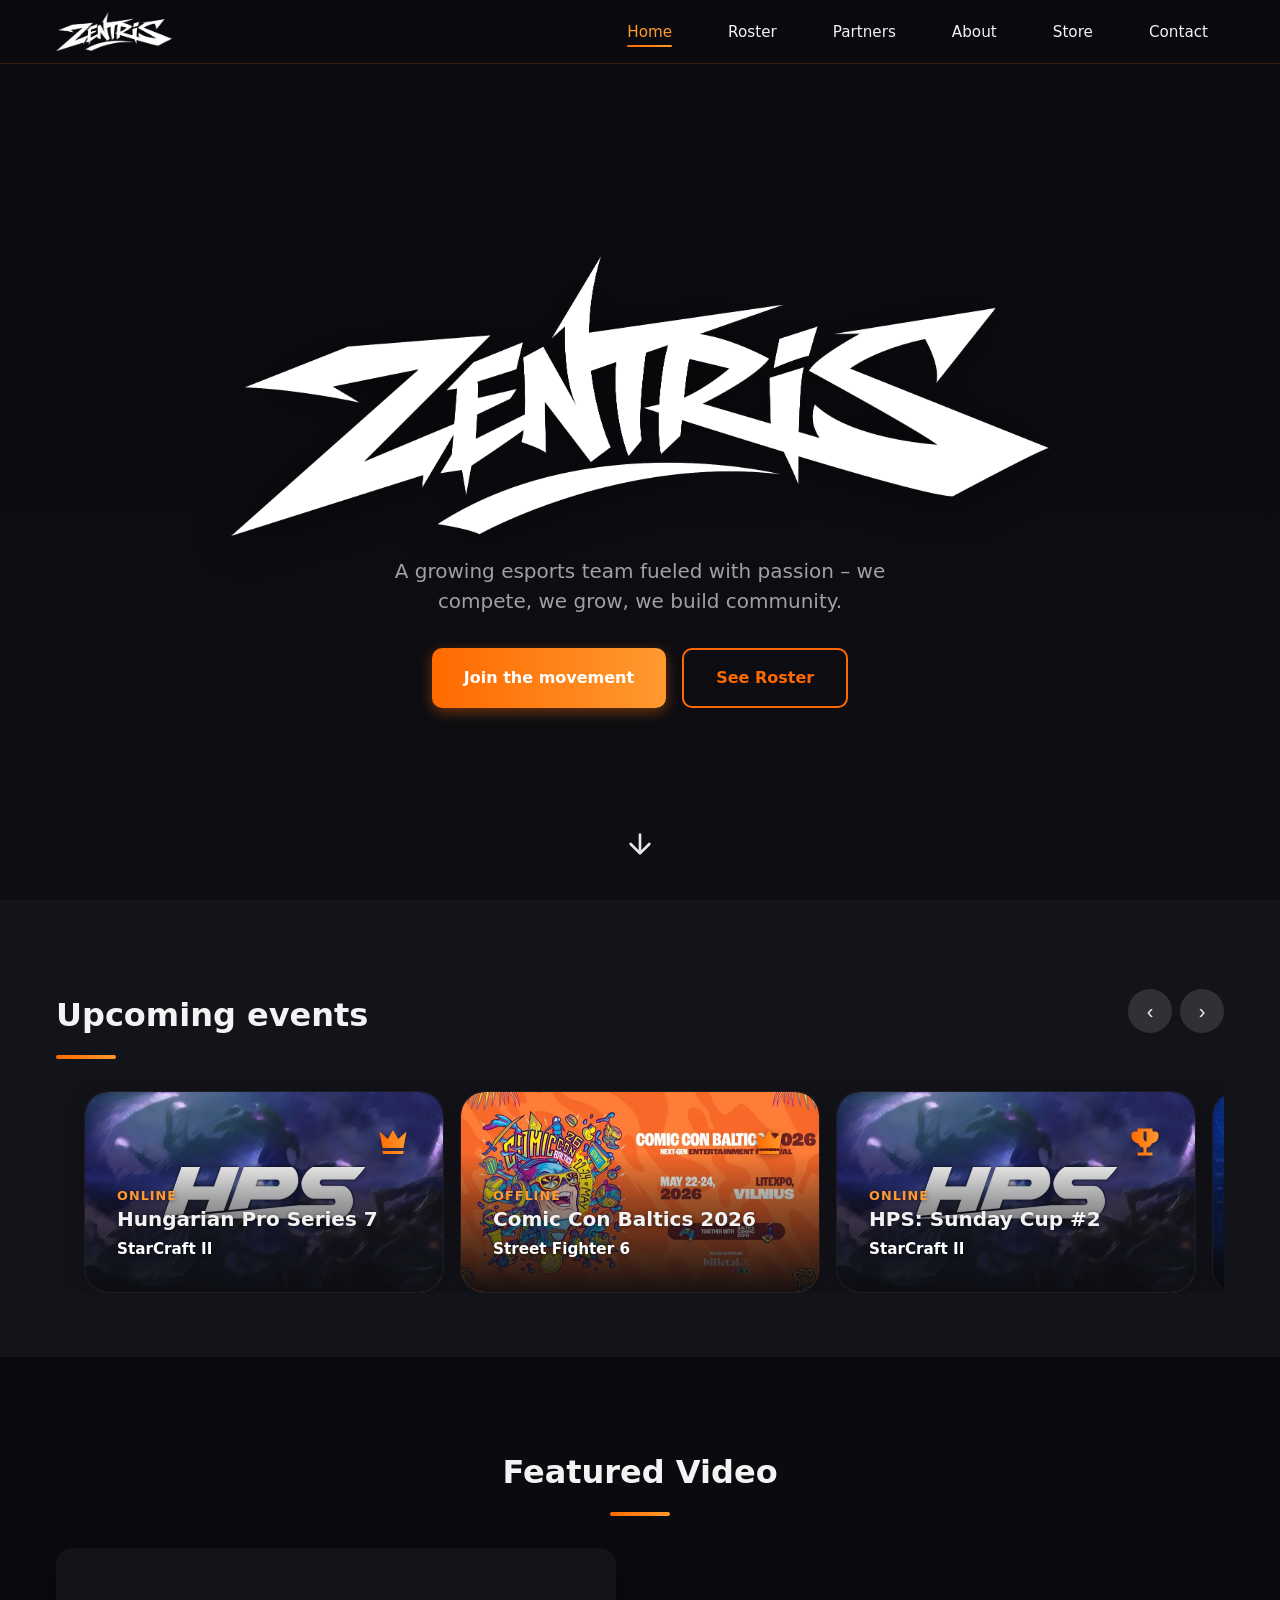
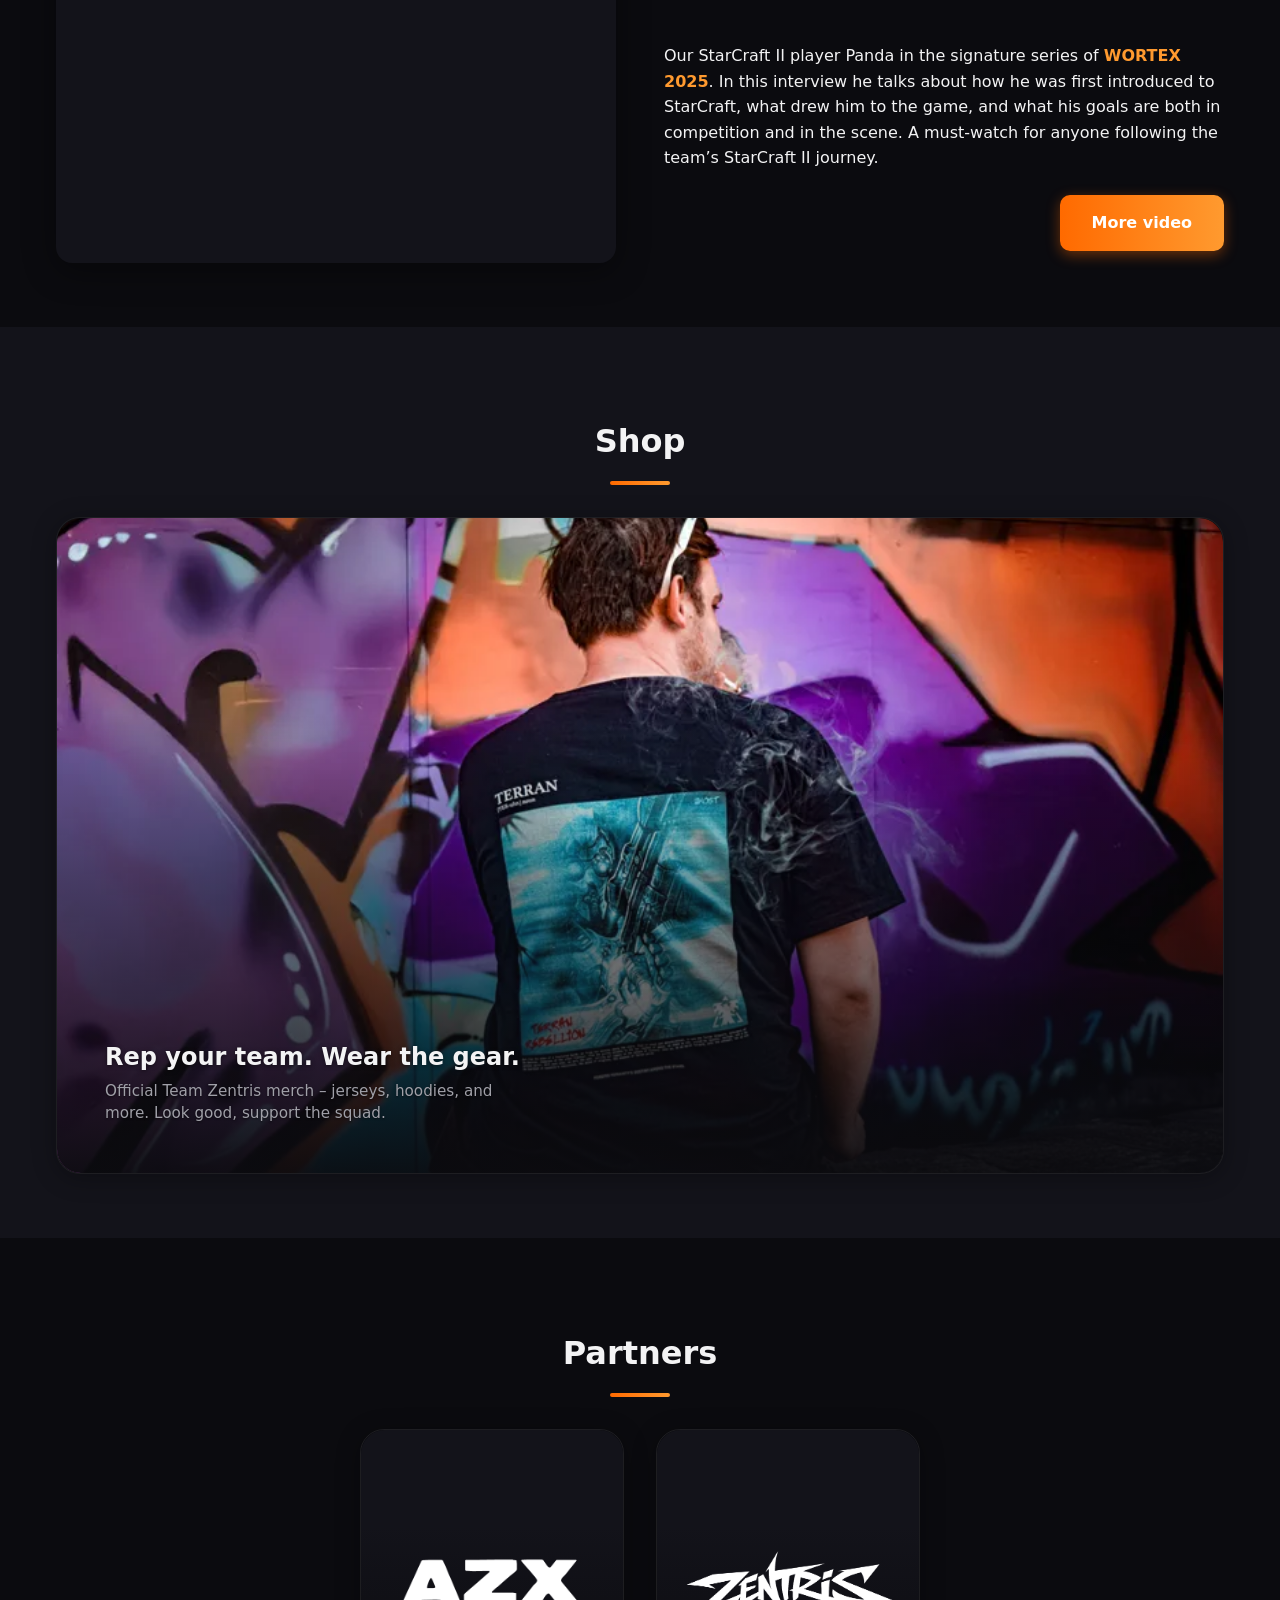
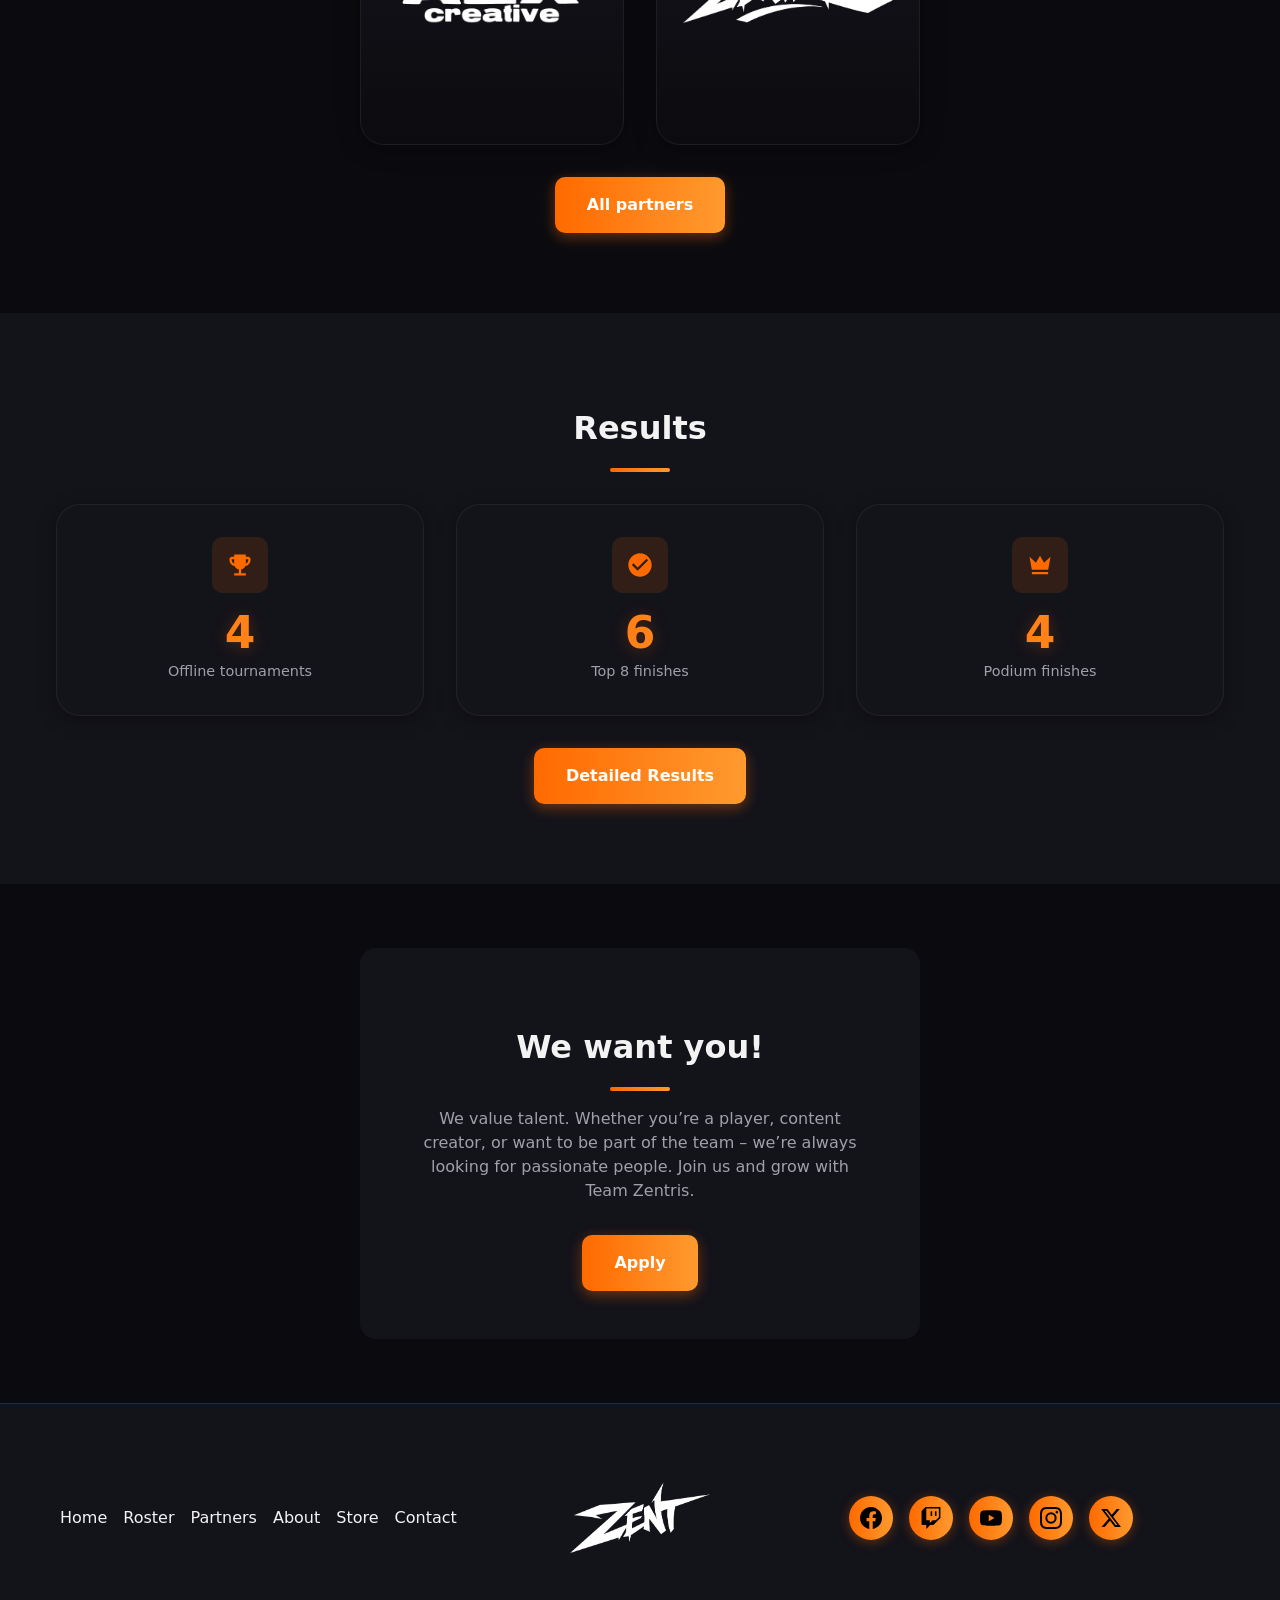
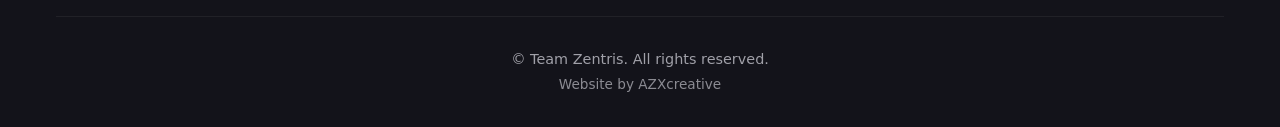
==== commit ca2502b3: "Add files via upload" ====
--- a/index.html
+++ b/index.html
@@ -37,18 +37,18 @@
   </svg>
   <header class="site-header">
     <div class="container">
-      <a href="index.html" class="site-logo" aria-label="Team Zentris – Home">
+      <a href="/" class="site-logo" aria-label="Team Zentris – Home">
         <img src="assets/img/team_zentris_logo.webp" alt="Team Zentris logo" width="160" height="40">
       </a>
       <button type="button" class="menu-toggle" aria-label="Open menu" aria-expanded="false" aria-controls="main-nav">☰</button>
       <nav id="main-nav" class="main-nav" role="navigation">
         <ul>
-          <li><a href="index.html" class="active">Home</a></li>
-          <li><a href="roster.html">Roster</a></li>
-          <li><a href="partners.html">Partners</a></li>
-          <li><a href="about.html">About</a></li>
+          <li><a href="/" class="active">Home</a></li>
+          <li><a href="/roster">Roster</a></li>
+          <li><a href="/partners">Partners</a></li>
+          <li><a href="/about">About</a></li>
           <li><a href="https://www.letmicro.com/gallery/azx" target="_blank" rel="noopener">Store</a></li>
-          <li><a href="contact.html">Contact</a></li>
+          <li><a href="/contact">Contact</a></li>
         </ul>
       </nav>
     </div>
@@ -66,8 +66,8 @@
         </h1>
         <p class="tagline">A growing esports team fueled with passion – we compete, we grow, we build community.</p>
         <div class="cta-group">
-          <a href="contact.html" class="btn btn-primary">Join the movement</a>
-          <a href="roster.html" class="btn btn-secondary">See Roster</a>
+          <a href="/contact" class="btn btn-primary">Join the movement</a>
+          <a href="/roster" class="btn btn-secondary">See Roster</a>
         </div>
       </div>
       <a href="#upcoming-events" class="hero-scroll-down" aria-label="Scroll to content">
@@ -157,7 +157,7 @@
             <div class="partner-card-body">
               <p class="partner-card-name">Be A Partner</p>
               <div class="partner-card-website">
-                <a href="contact.html" aria-label="Contact">
+                <a href="/contact" aria-label="Contact">
                   <svg xmlns="http://www.w3.org/2000/svg" width="20" height="20" viewBox="0 0 24 24" fill="none" stroke="currentColor" stroke-width="2" stroke-linecap="round" stroke-linejoin="round" aria-hidden="true"><path d="M18 13v6a2 2 0 0 1-2 2H5a2 2 0 0 1-2-2V8a2 2 0 0 1 2-2h6"/><polyline points="15 3 21 3 21 9"/><line x1="10" y1="14" x2="21" y2="3"/></svg>
                 </a>
               </div>
@@ -165,7 +165,7 @@
           </article>
         </div>
         <p class="text-center mt-xl">
-          <a href="partners.html" class="btn btn-primary">All partners</a>
+          <a href="/partners" class="btn btn-primary">All partners</a>
         </p>
       </div>
     </section>
@@ -198,7 +198,7 @@
           </div>
         </div>
         <p class="text-center mt-xl">
-          <a href="about.html#results" class="btn btn-primary">Detailed Results</a>
+          <a href="/about#results" class="btn btn-primary">Detailed Results</a>
         </p>
       </div>
     </section>
@@ -209,7 +209,7 @@
         <div class="join-cta">
           <h2 class="section-title">We want you!</h2>
           <p>We value talent. Whether you’re a player, content creator, or want to be part of the team – we’re always looking for passionate people. Join us and grow with Team Zentris.</p>
-          <a href="contact.html" class="btn btn-primary">Apply</a>
+          <a href="/contact" class="btn btn-primary">Apply</a>
         </div>
       </div>
     </section>
@@ -223,21 +223,45 @@
     </div>
   </div>
 
+  <!-- Upcoming event detail -->
+  <div class="modal-overlay" id="event-detail-modal" aria-hidden="true" aria-modal="false" role="dialog" aria-labelledby="event-detail-title" aria-describedby="event-detail-desc">
+    <div class="modal-content event-detail-modal-content">
+      <button type="button" class="modal-close" id="event-detail-modal-close" aria-label="Close">×</button>
+      <div class="event-detail-header">
+        <img id="event-detail-image" src="" alt="">
+      </div>
+      <div class="event-detail-body" id="event-detail-body">
+        <h2 id="event-detail-title" class="event-detail-title"></h2>
+        <p id="event-detail-desc" class="event-detail-tier">
+          <span class="event-detail-tier-icon" aria-hidden="true"></span>
+          <span class="event-detail-tier-label"></span>
+        </p>
+        <div id="event-detail-location" class="event-detail-location"></div>
+        <p id="event-detail-game" class="event-detail-game"></p>
+        <p class="event-detail-website-wrap">
+          <a id="event-detail-website" class="btn btn-primary" href="#" target="_blank" rel="noopener noreferrer">Event website</a>
+        </p>
+        <h3 class="event-detail-roster-title">Our players</h3>
+        <div id="event-detail-roster" class="event-detail-roster"></div>
+      </div>
+    </div>
+  </div>
+
   <footer class="site-footer">
     <div class="container">
       <div class="footer-grid">
         <div class="footer-nav">
           <ul>
-            <li><a href="index.html">Home</a></li>
-            <li><a href="roster.html">Roster</a></li>
-            <li><a href="partners.html">Partners</a></li>
-            <li><a href="about.html">About</a></li>
+            <li><a href="/">Home</a></li>
+            <li><a href="/roster">Roster</a></li>
+            <li><a href="/partners">Partners</a></li>
+            <li><a href="/about">About</a></li>
             <li><a href="https://www.letmicro.com/gallery/azx" target="_blank" rel="noopener">Store</a></li>
-            <li><a href="contact.html">Contact</a></li>
+            <li><a href="/contact">Contact</a></li>
           </ul>
         </div>
         <div class="footer-logo">
-          <a href="index.html" class="footer-logo-link" aria-label="Team Zentris – Home">
+          <a href="/" class="footer-logo-link" aria-label="Team Zentris – Home">
             <img src="assets/img/zentris_logo_box.webp" alt="Team Zentris" width="120" height="120">
           </a>
         </div>
--- a/assets/css/styles.css
+++ b/assets/css/styles.css
@@ -549,9 +549,15 @@
   padding: 0 var(--space-sm);
   box-sizing: border-box;
 }
-.event-cards-slide .event-card {
+.event-cards-slide .event-card,
+.event-cards-slide .event-card-external {
   width: 100%;
   max-width: 100%;
+}
+.event-cards-slide .event-card-external {
+  display: block;
+  text-decoration: none;
+  color: inherit;
 }
 @media (max-width: 768px) {
   .event-cards-viewport { padding-left: 16px; padding-right: 16px; }
